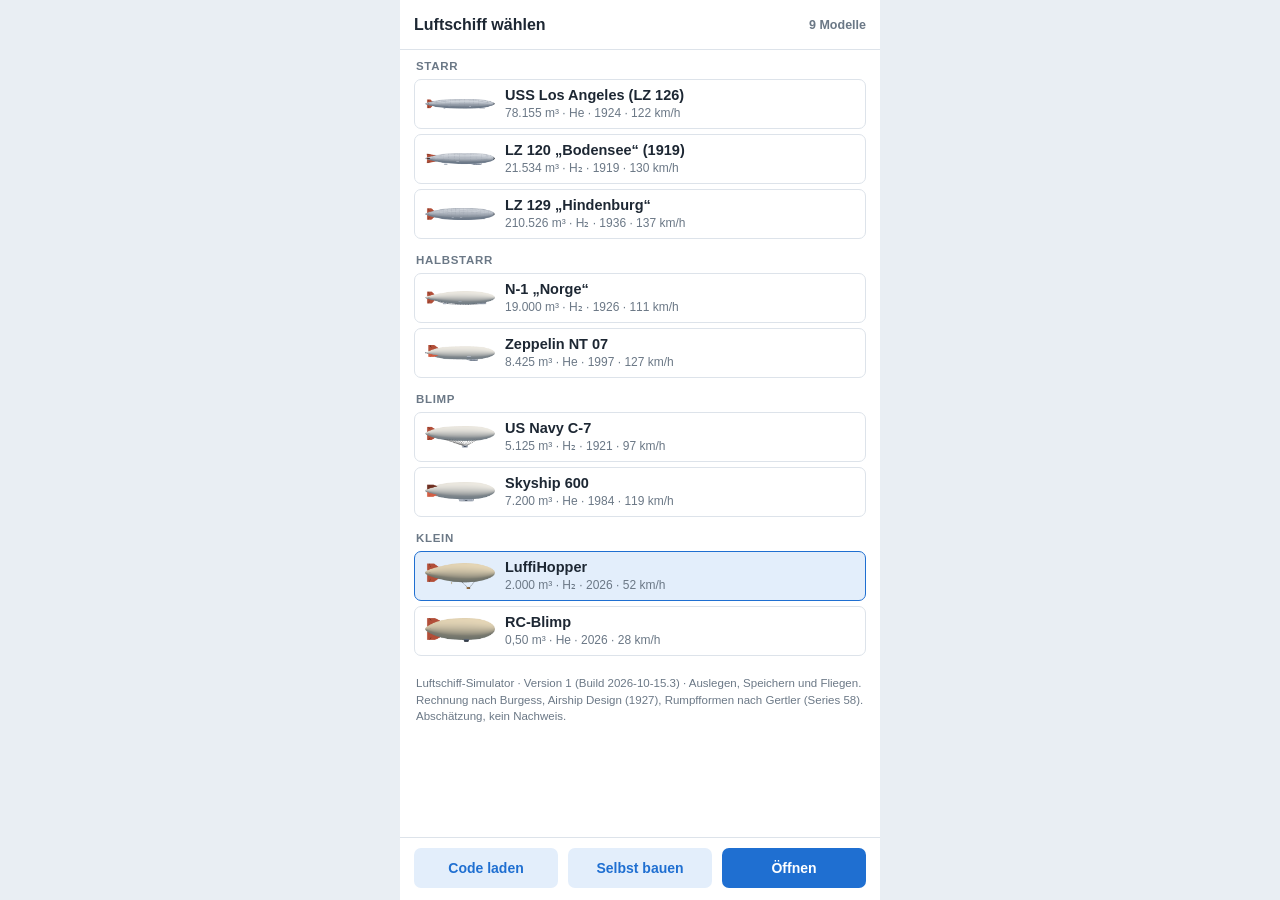
==== app/index.html @ 3bae7d04 "Build 2026-10-15.3: Trimm im Baumenü, Ortssuche, Umkehrschub, Ton, Vektorsteuerung, App-Installation" ====
<!-- 2026-10-15 23:40 · Build 2026-10-15.3: Trimm im Baumenü (Schiff kippt, buglastig/hecklastig/ausgetrimmt), Ortssuche, Umkehrschub-Knopf, Ton, Vektorsteuerung (schwenkbare Motoren, zweiter Knüppel), App-Installation, Bugkappe für den Ankermast -->
<!-- 2026-10-15 22:20 · Build 2026-10-15.2: Hülle platzt über der Prallhöhe (Innendruck nach Gasgleichung), Payload mit Versorgung/Fracht, 15 min zurückspielen, Vorschau stärker gedämpft, Seitenansicht zoomt beim Landen -->
<!-- 2026-10-15 21:40 · Build 2026-10-15.1: keine falsche Landung beim Start (Abhebephase), Gelände ohne Sprünge, Korb mit Abstand und Seilen aus der Rechnung, Höhe halten löst erst ab 30 % Knüppel, kein Kopiermenü am Handy, Personen bis zur Tragfähigkeit, Prallhöhe bleibt stehen, Formverlust-Abbruch -->
<!-- 2026-10-14 15:15 · Build 2026-10-14.11: keine Landungsmeldung beim Start (erst 10 s nach dem Abheben und 5 m frei), Gelände am Startplatz angeglichen -->
<!-- 2026-10-14 15:05 · Build 2026-10-14.10: Schubhebel mit weniger Expo (halber Weg ≈ 40 % Schub) -->
<!-- 2026-10-14 15:00 · Build 2026-10-14.9: neues App-Symbol „Abendfahrt“ (LZ 120 aus dem 3D-Modell im Steigflug) -->
<!-- 2026-10-14 14:45 · Build 2026-10-14.8: am Boden kein Wind (Grenzschicht unter 10 m), Landung zählt erst nach 5 m Abheben -->
<!-- 2026-10-14 14:30 · Build 2026-10-14.7: neue Felder Längsträger/Gaszellen/Kiel/Ballonets/Gondelmaße und Aufhängung, Gelände entlang der Fahrt (gelaende.js), Höhe halten mit Gas und Ballast, Boost nur beim Halten, Vorschau gedämpft, Vergleich A400M/CH-47F -->
<!-- 2026-10-14 16:00 · Build 2026-10-14.6: Auswahl mit Seitenbildern aus dem 3D-Modell; Fahrten-Liste, Fahrt beenden jederzeit, Schub exponentiell, Konsole einklappbar u. a.
     2026-10-14 14:30 · Build 2026-10-14.5: Fahrt: Anzeige wie Gasballon (einklappbar, TAS/GS/HDG/TRK), Vertikalprofil, Spur und Vorschau 1 h, Seitenansicht mit 3D-Modell, Schiffsumriss, Bericht mit Orten und CO₂
     2026-10-14 12:00 · Build 2026-10-14.4: Ruder (Größe, Pendelleitwerk), Speicher-Code als Text/Datei, Erbauer, eingetragene Luftschiffe (flotte.txt)
     2026-10-14 06:30 · Build 2026-10-14.3: Fliegen: Startdialog (Ort, Wetter), Flugbildschirm mit Karte, Seitenansicht, Bedienung per Touch und Tastatur
     2026-10-14 02:30 · Build 2026-10-14.2: Lage des Leitwerks und der Tanks/Akkus wählbar
     2026-10-14 01:30 · Build 2026-10-14.1: eckigere Knöpfe, Gondel nach Seitenriss, Schnittansicht, Lage der Gondel und der Motorgondeln in m ab Bug, Trimm
     2026-10-14 00:30 · ENTWURF: eckigere Knöpfe, Schalter Schnittansicht
     2026-10-13 23:20 · Build 2026-10-13.9: Überschrift der Schieberegler in derselben Zeile wie der Wert, Selbstdrehung ein/aus, Flächengewicht Leitwerk, 1 Flosse unten, ungerader Motor am Heck
     2026-10-13 22:15 · Build 2026-10-13.8: Schrittleiste mit Pfeilen, Mausrad und Ziehen seitlich scrollbar; Einheiten (kg/Anzahl) an allen Zahlen; Mittelgondel für Motorpaar
     2026-10-13 21:05 · Build 2026-10-13.7: LZ 120 nach Windkanalmodell, Motorenpaare auf gleicher Lage, Pfeilung bis 75°
     2026-10-13 20:30 · Build 2026-10-13.5: Quellen im Rechenweg, Gondel-Reibung nach Reynolds-Zahl, Tropfenform
     2026-10-13 20:10 · Build 2026-10-13.4: Motorgondel-Bauart, Flossen-Zuspitzung/-Pfeilung, Vorschlag Nasenlatten, Räume im Rumpf
     2026-10-13 19:50 · Build 2026-10-13.3: Leitwerk bis 8 Flossen (ZMC-2), Gondel nach Stirnfläche (Rechnung), Speicher-Code vollständig
     2026-10-13 19:00 · Build 2026-10-13.2: Leitwerk nach Jones (Λ einstellbar), Rechenweg im Ergebnis
     2026-10-13 18:00 · Build 2026-10-13.1 · Version 1: Auswahl (9 Modelle + eigene), Baukasten in 12 Schritten mit Vorschlägen,
     Eckdaten-Leiste mit Änderungsanzeige, 3D-Vorschau, Ergebnis mit Massenliste, Speicher-Code laden/kopieren/teilen, lokal speichern -->
<!doctype html>
<html lang="de">
<head>
<meta charset="utf-8">
<meta name="viewport" content="width=device-width, initial-scale=1, viewport-fit=cover">
<meta name="theme-color" content="#1f6fd1">
<title>Luftschiff-Simulator</title>
<link rel="manifest" href="manifest.json">
<link rel="icon" href="icon-192.png">
<link rel="apple-touch-icon" href="icon-180.png">
<style>
/* ================================================================================================
   GESTALTUNG
   Farben als Variablen; helles Schema wie im Gasballon-Simulator. Hochformat am Handy, auf dem
   Rechner mittig mit Handybreite.
   ================================================================================================ */
:root{--bg:#e9eef3;--card:#fff;--ink:#1d2733;--mut:#6b7886;--line:#dde3ea;--acc:#1f6fd1;--acc-soft:#e3eefb;
  --ok:#1e9e5a;--bad:#d2462f;--warn:#e08a00;--warn-soft:#fff3dd;--sky1:#cfe6fb;--sky2:#f4f9fe}
*{box-sizing:border-box;margin:0;padding:0;-webkit-tap-highlight-color:transparent}
html,body{height:100%}
body{background:var(--bg);font-family:"Segoe UI",Roboto,Helvetica,Arial,sans-serif;color:var(--ink);display:flex;justify-content:center}
#app{width:100%;max-width:480px;height:100%;background:var(--card);display:flex;flex-direction:column;overflow:hidden;position:relative}
button{font:inherit;border:none;background:none;color:inherit;cursor:pointer}
.top{flex:none;height:50px;display:flex;align-items:center;justify-content:space-between;gap:8px;padding:0 14px;font-weight:700;font-size:16px;border-bottom:1px solid var(--line)}
.top .t{overflow:hidden;white-space:nowrap;text-overflow:ellipsis}
.top small{font-weight:600;color:var(--mut);font-size:12.5px;white-space:nowrap}
.top .lnk{color:var(--acc);font-weight:700;font-size:14px;white-space:nowrap}
.scroll{flex:1;overflow-y:auto;-webkit-overflow-scrolling:touch}
.btns{flex:none;padding:10px 14px calc(12px + env(safe-area-inset-bottom));display:flex;gap:10px;border-top:1px solid var(--line);background:#fff}
.btn{flex:1;text-align:center;padding:12px 4px;border-radius:7px;font-weight:700;font-size:14px;white-space:nowrap}
.btn.p{background:var(--acc);color:#fff}.btn.s{background:var(--acc-soft);color:var(--acc)}
.btn:disabled{opacity:.45}
/* Auswahl */
.grp{padding:10px 16px 2px;font-size:11.5px;font-weight:700;color:var(--mut);letter-spacing:.06em;text-transform:uppercase}
.card{margin:5px 14px;border:1px solid var(--line);border-radius:7px;padding:7px 10px;display:flex;align-items:center;gap:10px;width:calc(100% - 28px);text-align:left}
.card b{font-size:14.5px;display:block}.card span{font-size:12px;color:var(--mut)}
.card.sel{border-color:var(--acc);background:var(--acc-soft)}
.card canvas{flex:none}
.card img.sil3d{flex:none;width:70px;height:30px;object-fit:contain}
.foot{padding:14px 16px 20px;font-size:11.5px;color:var(--mut);line-height:1.45}
/* Vorschau und Eckdaten */
.view{flex:none;height:30vh;min-height:180px;max-height:260px;background:linear-gradient(var(--sky1),var(--sky2));position:relative;overflow:hidden}
.view.klein{height:22vh;min-height:140px}
.pill{position:absolute;font-size:11px;color:#4b6077;background:rgba(255,255,255,.82);padding:3px 8px;border-radius:5px;pointer-events:none}
/* Schalter für die Selbstdrehung der 3D-Vorschau */
.rot{position:absolute;left:8px;top:8px;z-index:3;font-size:11.5px;font-weight:600;color:#4b6077;background:rgba(255,255,255,.88);padding:4px 9px;border-radius:5px}
.rot.on{color:var(--acc)}
.rot.rr{left:auto;right:8px}
.kpis{flex:none;display:grid;grid-template-columns:repeat(4,1fr);border-bottom:1px solid var(--line);background:#fbfcfd}
.k{padding:5px 2px 4px;text-align:center;border-right:1px solid var(--line);transition:background .6s}
.k:nth-child(4n){border-right:none}.k:nth-child(-n+4){border-bottom:1px solid var(--line)}
.k i{display:block;font-style:normal;font-size:10.5px;color:var(--mut)}.k b{font-size:14px;white-space:nowrap}
.k em{display:block;font-style:normal;font-size:10.5px;font-weight:700;min-height:13px}
.k.hl{background:#fff2d9}.up{color:var(--ok)}.dn{color:var(--bad)}
/* Schritte */
.steps{flex:none;display:flex;gap:6px;padding:8px 12px;overflow-x:auto;white-space:nowrap;border-bottom:1px solid var(--line);scrollbar-width:none}
.steps::-webkit-scrollbar{display:none}
/* Rahmen der Schrittleiste mit Pfeilen links/rechts (seitliches Scrollen auch mit Maus) */
.stepw{flex:none;position:relative}
.stepw .steps{padding:8px 34px;cursor:grab}
.stepw .steps.drag{cursor:grabbing}
.sarr{position:absolute;top:0;bottom:1px;width:34px;font-size:20px;font-weight:700;color:var(--acc);z-index:2;display:flex;align-items:center;justify-content:center}
.sarr.l{left:0;background:linear-gradient(90deg,var(--card) 60%,rgba(255,255,255,0))}
.sarr.r{right:0;background:linear-gradient(270deg,var(--card) 60%,rgba(255,255,255,0))}
.sarr.off{opacity:.25;pointer-events:none}
.chip{font-size:12px;padding:5px 10px;border-radius:5px;background:#eef2f6;color:#4a5866;flex:none}
.chip.done{background:#e3f4ea;color:#1b7a47}.chip.cur{background:var(--acc);color:#fff;font-weight:700}
.body{padding:10px 16px 16px;display:flex;flex-direction:column;gap:9px}
.q{font-size:15.5px;font-weight:700}
.lab{font-size:12.5px;color:var(--mut);font-weight:600}
.seg{display:flex;background:#eef2f6;border-radius:7px;padding:3px;gap:2px}
.seg button{flex:1;text-align:center;font-size:13px;padding:7px 2px;border-radius:5px;color:#4a5866}
.seg button.on{background:#fff;color:var(--acc);font-weight:700;box-shadow:0 1px 3px rgba(0,0,0,.12)}
.seg button:disabled{opacity:.4}
.desc{font-size:12.3px;color:#4a5866;line-height:1.35}
.sug{background:var(--acc-soft);border-radius:6px;padding:8px 11px;font-size:12.8px;line-height:1.38}.sug b{color:var(--acc)}
.info{background:#f3f5f8;border-radius:6px;padding:8px 10px;font-size:12.3px;line-height:1.38;color:#3a4a5c}
.trim{border-radius:6px;padding:8px 10px;margin:8px 0 0;font-size:13px;line-height:1.35}.trim.bad{background:#fff4e5;border-left:4px solid #e08a00}.trim.ok{background:#e8f6ee;border-left:4px solid #1b8a4c;color:#14713d;font-weight:700}
.instmod{position:fixed;inset:0;z-index:3000;background:rgba(20,30,40,.45);display:flex;align-items:center;justify-content:center;padding:20px}.instmod .box{background:#fff;border-radius:12px;padding:16px;max-width:330px;display:flex;flex-direction:column;gap:9px;font-size:13.5px;line-height:1.4}.instmod .box b{font-size:15px}.instmod .row{display:flex;gap:8px}.instmod .row .btn{flex:1}
.warn{background:var(--warn-soft);border-left:4px solid var(--warn);border-radius:8px;padding:7px 10px;font-size:12.3px;line-height:1.35}
.num{display:flex;flex-direction:column;gap:3px}
.num{margin-top:8px}
.num .hd{display:flex;justify-content:space-between;align-items:center;gap:10px;font-size:13.5px}
.num .hd .lab{flex:1;line-height:1.25}
.num .hd>span:last-child{flex:none;white-space:nowrap}
.num .rg{margin-top:-2px}
.num .hd input{width:96px;text-align:right;font:inherit;font-weight:700;border:1px solid var(--line);border-radius:5px;padding:3px 6px}
.num .hd .u{color:var(--mut);font-size:12px;margin-left:4px}
.num .rg{position:relative;height:26px}
.num input[type=range]{width:100%;accent-color:var(--acc);height:26px}
.num .mark{position:absolute;top:2px;width:3px;height:22px;background:#7aa7de;border-radius:2px;pointer-events:none;transform:translateX(-1px)}
.num .sl{display:flex;justify-content:space-between;font-size:10.5px;color:var(--mut)}
.chips{display:flex;flex-wrap:wrap;gap:6px}
.chips button{font-size:12px;padding:5px 10px;border-radius:5px;background:#eef2f6;color:#4a5866}
/* Ergebnis */
.sec{font-size:11.5px;font-weight:700;color:var(--mut);letter-spacing:.06em;text-transform:uppercase;padding:10px 16px 3px}
.mg{margin:0 14px}
.mrow{display:flex;justify-content:space-between;align-items:center;font-size:12.8px;padding:3px 0;gap:6px}
.mrow.h{font-weight:700;font-size:13.2px;padding-top:7px}
.mrow .bar{flex:1;height:7px;border-radius:4px;background:#eef2f6;position:relative;overflow:hidden;min-width:30px}
.mrow .bar i{position:absolute;left:0;top:0;bottom:0;border-radius:4px}
.mrow .n{min-width:70px;text-align:right}.mrow .p{min-width:48px;text-align:right;color:var(--mut)}
.mrow.sum{border-top:1px solid #c9d3dd;margin-top:3px;font-weight:700}
.tbl{margin:0 16px}.tr{display:flex;justify-content:space-between;font-size:13px;padding:4px 0;border-bottom:1px dashed var(--line);gap:10px}.tr span{color:var(--mut)}.tr b{text-align:right}
.code{margin:6px 14px;background:#1d2733;color:#d8f0ff;font-family:Consolas,Menlo,monospace;font-size:11px;border-radius:10px;padding:9px 10px;line-height:1.42;word-break:break-all;user-select:all}
/* Rechenweg */
.rw{margin:0 14px}
.rw details{border:1px solid var(--line);border-radius:6px;margin:5px 0;background:#fbfcfd}
.rw summary{font-size:13.2px;font-weight:700;padding:8px 10px;cursor:pointer}
.rz{display:grid;grid-template-columns:1fr auto;gap:1px 8px;padding:6px 10px;border-top:1px dashed var(--line);font-size:12.2px;line-height:1.35}
.rz b{grid-column:1}.rz em{grid-column:2;grid-row:1/3;font-style:normal;font-weight:700;text-align:right;align-self:center;max-width:9.5em}
.rz span{grid-column:1;color:#4a5866;font-family:Consolas,Menlo,monospace;font-size:11.2px}
.rz i.q{grid-column:1/3;font-style:normal;font-size:10.5px;color:#8a96a3}
/* Dialog */
.modal{position:absolute;inset:0;background:rgba(20,30,45,.45);display:flex;align-items:center;justify-content:center;padding:20px;z-index:5}
.modal .box{background:#fff;border-radius:9px;padding:16px;width:100%;display:flex;flex-direction:column;gap:10px}
.modal textarea{width:100%;height:110px;font-family:Consolas,Menlo,monospace;font-size:12px;border:1px solid var(--line);border-radius:10px;padding:8px}
.toast{position:absolute;left:50%;bottom:86px;transform:translateX(-50%);background:#1d2733;color:#fff;font-size:13px;padding:8px 14px;border-radius:10px;z-index:6;opacity:0;transition:opacity .3s;pointer-events:none}
.toast.on{opacity:.95}
</style>
<link rel="stylesheet" href="lib/leaflet/leaflet.css">
<link rel="stylesheet" href="fahrt.css">
</head>
<body>
<div id="app"></div>
<div class="toast" id="toast"></div>

<!-- Rechenkern und feste Modelle (klassische Skripte, globale Objekte LSCore und LSModels) -->
<script src="core.js"></script>
<script src="models.js"></script>
<!-- Fahrt: Karte (Leaflet 1.9.4, lokal), Flugmodell, Wetter, Flugbildschirm -->
<script src="lib/leaflet/leaflet.js"></script>
<script src="flug.js"></script>
<script src="wetter.js"></script>
<script src="profil.js"></script>
<script src="gelaende.js"></script>
<script src="fahrt.js"></script>

<script>
/* ================================================================================================
   APP-LOGIK
   Aufbau:  1. Zustand und Hilfsfunktionen   2. Auswahl   3. Baukasten (Schritte, Felder, Vorschläge)
            4. Eckdaten-Leiste   5. Ergebnis   6. Speichern/Laden   7. Start
   Die 3D-Vorschau kommt aus viewer.js (Modul) und wird über window.LSView angesprochen.
   ================================================================================================ */
const BUILD = '2026-10-15.3';
const C = LSCore, MODELS = LSModels.MODELS;

/* ---------------- 1. Zustand und Hilfsfunktionen ---------------- */
const S = {
  screen: 'auswahl',     // 'auswahl' | 'bau' | 'ergebnis'
  d: null,               // aktueller Entwurf
  r: null,               // aktuelles Rechenergebnis
  prev: null,            // Ergebnis vor der letzten Änderung (für die Änderungsanzeige)
  step: 0,               // aktueller Schritt im Baukasten
  sel: 'luffihopper',    // markiertes Modell in der Auswahl
  origin: null,          // Modell-ID oder 'eigen', aus dem der Entwurf stammt
};
const $ = s => document.querySelector(s);
const clone = o => JSON.parse(JSON.stringify(o));
const de = (x, k = 0) => (+x).toLocaleString('de-DE', { minimumFractionDigits: k, maximumFractionDigits: k });
// Werte mit passender Genauigkeit und Einheit (g/kg/t, W/kW/MW, m³) – je nach Größe des Schiffs
const fm = kg => C.fmtMass(kg);
const fp = W => W < 1000 ? de(W) + ' W' : W < 1e6 ? de(W / 1000, W < 1e4 ? 1 : 0) + ' kW' : de(W / 1e6, 2) + ' MW';
const fv = V => V < 10 ? de(V, 2) + ' m³' : de(V) + ' m³';
const fh = h => h >= 100 ? de(h) + ' h' : de(h, 1) + ' h';
const fkm = k => k < 10 ? de(k, 1) + ' km' : de(k) + ' km';
// Kurzmeldung unten; ms = Anzeigedauer (Standard 1,8 s, Meldungen aus der Fahrt länger)
function toast(t, ms) { const e = $('#toast'); e.textContent = t; e.classList.add('on'); clearTimeout(toast.t); toast.t = setTimeout(() => e.classList.remove('on'), ms || 1800); }
// Längslagen der Motorpaare: Liste aus den aktuellen Lagen anlegen, bevor ein einzelner Wert gesetzt wird
function ensurePath(d, p) { if (p.startsWith('antrieb.xs.') && !Array.isArray(d.antrieb.xs)) d.antrieb.xs = S.r.nac.xp.slice();
  // Schwenk je Motorgruppe: Liste mit einem Eintrag je Gruppe anlegen (Werte aus der Rechnung, d. h. Grundwerte)
  if (p.startsWith('antrieb.schwenk.')) { const i = +p.split('.')[2]; if (!Array.isArray(d.antrieb.schwenk)) d.antrieb.schwenk = []; while (d.antrieb.schwenk.length <= i) d.antrieb.schwenk.push(null);
    if (!d.antrieb.schwenk[i]) d.antrieb.schwenk[i] = Object.assign({}, S.r.gruppen[i] ? S.r.gruppen[i].schwenk : { a: 'N' }); } }
function setByPath(o, p, v) { if (o === S.d) ensurePath(o, p); const k = p.split('.'); let x = o; for (let i = 0; i < k.length - 1; i++) x = x[k[i]]; x[k[k.length - 1]] = v; }
function getByPath(o, p) { return p.split('.').reduce((x, k) => x == null ? x : x[k], o); }
function recompute(keepPrev) { if (!keepPrev) S.prev = S.r; S.r = C.compute(S.d); }

/* ---------------- 2. Auswahl ---------------- */
function loadMine() { try { return JSON.parse(localStorage.getItem('ls_meine') || '[]'); } catch (e) { return []; } }
function saveMine(list) { try { localStorage.setItem('ls_meine', JSON.stringify(list)); return true; } catch (e) { return false; } }

function showAuswahl() {
  S.screen = 'auswahl';
  const mine = loadMine();
  let h = `<div class="top"><span class="t">Luftschiff wählen</span><small>${MODELS.length} Modelle</small></div><div class="scroll">`;
  let last = '';
  for (const m of MODELS) {
    if (m.gruppe !== last) { h += `<div class="grp">${m.gruppe}</div>`; last = m.gruppe; }
    const r = C.compute(m.d);
    h += `<button class="card${S.sel === m.id ? ' sel' : ''}" data-id="${m.id}"><canvas width="70" height="30" data-sil="${m.id}"></canvas><div><b>${m.d.name}</b><span>${fv(r.geo.V)} · ${m.d.gas === 'H2' ? 'H₂' : 'He'} · ${m.jahr} · ${de(r.vmax_kmh)} km/h</span></div></button>`;
  }
  if (FLOTTE.length) {
    h += `<div class="grp">Eingetragene Luftschiffe</div>`;
    FLOTTE.forEach((d, i) => { const r = C.compute(d); h += `<button class="card${S.sel === 'f' + i ? ' sel' : ''}" data-id="f${i}"><canvas width="70" height="30" data-sil="f${i}"></canvas><div><b>${escapeHtml(d.name)}</b><span>${d.erbauer ? 'von ' + escapeHtml(d.erbauer) + ' · ' : ''}${fv(r.geo.V)} · ${d.gas === 'H2' ? 'H₂' : 'He'} · ${de(r.vmax_kmh)} km/h</span></div></button>`; });
  }
  if (mine.length) {
    h += `<div class="grp">Meine Luftschiffe</div>`;
    mine.forEach((x, i) => { const dd = safeDecode(x.code); h += `<button class="card${S.sel === 'm' + i ? ' sel' : ''}" data-id="m${i}"><canvas width="70" height="30" data-sil="m${i}"></canvas><div><b>${escapeHtml(x.name)}</b><span>${dd && dd.erbauer ? 'von ' + escapeHtml(dd.erbauer) + ' · ' : ''}gespeichert ${x.datum}</span></div></button>`; });
  }
  h += `<div class="foot">Luftschiff-Simulator · Version 1 (Build ${BUILD}) · Auslegen, Speichern und Fliegen.<br>Rechnung nach Burgess, Airship Design (1927), Rumpfformen nach Gertler (Series 58). Abschätzung, kein Nachweis.</div></div>
  <div class="btns"><button class="btn s" id="bCode">Code laden</button><button class="btn s" id="bNeu">Selbst bauen</button><button class="btn p" id="bOpen">Öffnen</button></div>`;
  $('#app').innerHTML = h;
  // Vorschaubilder: zuerst der flache Umriss aus der Gertler-Kontur, dann (sobald die 3D-Vorschau geladen ist)
  // dasselbe Seitenbild wie in der Seitenansicht der Fahrt; Bilder werden je Speicher-Code zwischengespeichert
  const karten = [];
  document.querySelectorAll('canvas[data-sil]').forEach(cv => {
    const id = cv.dataset.sil, eigen = !MODELS.find(m => m.id === id);
    const d = !eigen ? MODELS.find(m => m.id === id).d : id[0] === 'f' ? FLOTTE[+id.slice(1)] : safeDecode(mine[+id.slice(1)].code);
    if (d) { drawSil(cv, C.compute(d)); karten.push([cv, d]); }
  });
  auswahlBilder(karten);
  document.querySelectorAll('.card').forEach(b => {
    b.onclick = () => { S.sel = b.dataset.id; document.querySelectorAll('.card').forEach(c => c.classList.toggle('sel', c === b)); };
    b.ondblclick = () => openSel();
  });
  $('#bOpen').onclick = openSel;
  $('#bNeu').onclick = () => startDesign(clone(C.DEFAULTS), 'eigen', true);
  $('#bCode').onclick = codeDialog;
}
// Text als Datei herunterladen (Speicher-Code, Fahrtbericht)
function download(name, text) {
  const a = document.createElement('a'); a.href = URL.createObjectURL(new Blob([text], { type: 'text/plain;charset=utf-8' }));
  a.download = name; document.body.appendChild(a); a.click(); setTimeout(() => { URL.revokeObjectURL(a.href); a.remove(); }, 500);
}
// Seitenbilder aus dem 3D-Modell für die Auswahl (nacheinander, damit die Seite sofort bedienbar bleibt)
const BILDER = new Map();
function viewerBereit() {
  if (!window.LSView) return false;
  if (!viewerHost) { viewerHost = document.createElement('div'); viewerHost.style.cssText = 'position:absolute;inset:0'; viewer = window.LSView.createViewer(viewerHost); }
  return true;
}
function auswahlBilder(karten) {
  if (!viewerBereit()) { window.addEventListener('lsview', () => { if (S.screen === 'auswahl') auswahlBilder(karten); }, { once: true }); return; }
  let i = 0;
  (function naechstes() {
    if (i >= karten.length || S.screen !== 'auswahl') return;
    const [cv, d] = karten[i++], key = C.encode(d);
    if (!BILDER.has(key)) { try { BILDER.set(key, viewer.seitenbild(C.compute(d), 240).url); } catch (e) { BILDER.set(key, null); } }
    const url = BILDER.get(key);
    if (url && cv.isConnected) { const im = new Image(); im.src = url; im.className = 'sil3d'; cv.replaceWith(im); }
    setTimeout(naechstes, 0);
  })();
}
function safeDecode(code) { try { return C.decode(code); } catch (e) { return null; } }
function drawSil(cv, r) {
  const g = cv.getContext('2d'), W = 62, Rr = W / (2 * r.geo.L / r.geo.D), y0 = 14, d = r.d;
  g.fillStyle = { S: '#9aa9b9', H: '#8fb0d6', P: '#9ec3e6', O: '#e2c38c' }[d.bauweise] || '#9ec3e6';
  g.beginPath(); r.geo.profile.forEach(([x, y]) => g.lineTo(4 + x * W, y0 - Rr * y)); r.geo.profile.slice().reverse().forEach(([x, y]) => g.lineTo(4 + x * W, y0 + Rr * y)); g.fill();
  if (d.bauweise === 'S') { g.strokeStyle = 'rgba(60,70,85,.35)'; g.lineWidth = .7; for (const f of [-.5, 0, .5]) { g.beginPath(); r.geo.profile.forEach(([x, y], i) => i ? g.lineTo(4 + x * W, y0 + f * Rr * y) : g.moveTo(4 + x * W, y0)); g.stroke(); } }
  g.fillStyle = '#d65a3c'; g.beginPath(); g.moveTo(4 + W * .82, y0 - Rr * .4); g.lineTo(4 + W * .99, y0); g.lineTo(4 + W * .99, y0 - Rr - 4); g.fill();
  g.fillStyle = '#6b5a46'; if (d.gondel !== 'I' && d.gondel !== 'N') g.fillRect(4 + W * .33, y0 + Rr + (d.gondel === 'K' ? 2 : -1), W * .15, 3);
}
function openSel() {
  if (S.sel[0] === 'f' && !MODELS.find(m => m.id === S.sel)) { const d = FLOTTE[+S.sel.slice(1)]; if (d) startDesign(clone(d), 'eigen'); return; }
  if (S.sel[0] === 'm' && !MODELS.find(m => m.id === S.sel)) {
    const x = loadMine()[+S.sel.slice(1)], d = x && safeDecode(x.code);
    if (d) startDesign(d, 'eigen'); else toast('Gespeicherter Code ist ungültig');
  } else startDesign(clone(MODELS.find(m => m.id === S.sel).d), S.sel);
}
function startDesign(d, origin, bau) { S.d = C.merge(C.DEFAULTS, d); S.origin = origin; S.r = null; recompute(); S.prev = null; S.step = 0; bau ? showBau() : showErgebnis(); }

/* ---------------- 3. Baukasten ----------------
   Jeder Schritt hat eine Frage, Felder und optional einen Text. Feldarten:
     seg  – Auswahl aus Knöpfen      num – Zahl mit Regler (optional logarithmisch)
   „vorschlag(d, r)“ liefert den empfohlenen Wert; er wird auf dem Regler markiert und mit
   „Vorschlag“ übernommen. Die Reihenfolge folgt den Stichpunkten des Nutzers.               */
const lift0 = () => S.r ? S.r.lift0 : 1000;
// Höchstzahl Personen (Anzahl) für die Regler: was der Bruttoauftrieb tragen könnte, mindestens 80 (Wunsch Nutzer 15.10.: LZ 129 nicht auf 80 begrenzen)
const maxPers = (d, r) => Math.max(80, Math.ceil((r ? r.lift0 : 1000) / (d.m_person || 80) / 10) * 10);
const STEPS = [
  { id: 'form', titel: 'Form', frage: 'Welche Rumpfform nach Gertler?', fields: [
      { typ: 'seg', key: '_form', label: 'Grundform', opts: [['albacore', 'Albacore'], ['zeppelin', 'Zeppelin'], ['blimp', 'Blimp'], ['eigen', 'Eigene']] },
      { typ: 'num', key: 'form.LD', label: 'Schlankheit L/D', min: 2, max: 10, step: 0.1, k: 1 },
      { typ: 'num', key: 'form.m', label: 'Lage größter Ø (m, ab Nase)', min: 0.3, max: 0.6, step: 0.01, k: 2 },
      { typ: 'num', key: 'form.Cp', label: 'Völligkeitsgrad Cp', min: 0.5, max: 0.78, step: 0.01, k: 2 },
      { typ: 'num', key: 'form.r0', label: 'Nasenradius r₀', min: 0.1, max: 1.2, step: 0.01, k: 2 },
      { typ: 'num', key: 'form.r1', label: 'Heckradius r₁ (0 = spitzes Heck)', min: 0, max: 0.6, step: 0.01, k: 2 },
    ], text: () => 'Die Kontur folgt dem Polynom 6. Grades nach Gertler (Series 58). Die Albacore-Form hat die Schlankheit des U-Boots USS Albacore (7,5).' },
  { id: 'bauweise', titel: 'Bauweise', frage: 'Welche Bauweise?', fields: [
      { typ: 'seg', key: 'bauweise', label: '', opts: [['S', 'Starr'], ['H', 'Halbstarr'], ['P', 'Prall (Blimp)'], ['O', 'Offen']] },
      // --- Gerüst und Innenaufbau (Entwurf „Neue Felder“, freigegeben 14.10.2026); ohne Wahl gilt der Vorschlag ---
      // Starr: Zahl der Längsträger (Striche auf der Hülle) und der Gaszellen (Hauptringe = Zellen + 1)
      { typ: 'num', key: 'traeger', label: 'Längsträger (Burgess: 17–25)', unit: 'Anzahl', min: 9, max: 40, step: 1, k: 0, when: d => d.bauweise === 'S', def: () => S.r.struktur.traeger, vorschlag: (d, r) => r.struktur.traeger0 },
      { typ: 'num', key: 'zellen', label: 'Gaszellen (= Hauptringe − 1)', unit: 'Anzahl', min: 3, max: 30, step: 1, k: 0, when: d => d.bauweise === 'S', def: () => S.r.struktur.zellen, vorschlag: (d, r) => r.struktur.zellen0 },
      // Halbstarr: Kiel außen (Norge), Kiel innen oder Innengerüst (Zeppelin NT), Werkstoff, Länge
      { typ: 'seg', key: 'kiel', label: 'Kiel / Gerüst', when: d => d.bauweise === 'H', def: () => 'A', opts: [['A', 'Kiel außen'], ['I', 'Kiel innen'], ['G', 'Innengerüst']] },
      { typ: 'seg', key: 'kwerk', label: 'Werkstoff', when: d => d.bauweise === 'H', def: () => 'S', opts: [['S', 'Stahlrohr'], ['A', 'Aluminium'], ['C', 'CFK']] },
      { typ: 'num', key: 'kiellaenge', label: 'Kiellänge (Anteil der Schiffslänge)', min: 0.3, max: 1, step: 0.01, k: 0, pct: true, when: d => d.bauweise === 'H', def: () => 0.7, vorschlag: () => 0.7 },
      // Prall und halbstarr: Zahl und Volumen der Ballonets
      { typ: 'num', key: 'ballonets', label: 'Ballonets', unit: 'Anzahl', min: 1, max: 6, step: 1, k: 0, when: d => d.bauweise === 'P' || d.bauweise === 'H', def: () => 2, vorschlag: () => 2 },
      { typ: 'num', key: 'ballonet', label: 'Ballonet-Volumen (alle zusammen)', unit: '%', min: 0, max: 50, step: 1, k: 0, when: d => d.bauweise === 'P' || d.bauweise === 'H', vorschlag: (d, r) => Math.ceil((1 - r.fill) * 100 + 5) },
      // Prall: Gondel innen aufgehängt (Lastgurt, Katenarie; Gondel direkt an der Hülle) oder außen an Seilen
      { typ: 'seg', key: '_aufh', label: 'Aufhängung der Gondel', when: d => d.bauweise === 'P' && (d.gondel === 'F' || d.gondel === 'K'), opts: [['I', 'Innen (Lastgurt)'], ['A', 'Außen (Seile)']] },
    ], text: (d, r) => strukturText(d, r) + ({ S: 'Gerüst aus Ringen und Längsträgern, Gas in Zellen; Form unabhängig vom Gasdruck. Burgess: erst ab rund 28.000 m³ sinnvoll.', H: 'Prallhülle mit tragendem Kiel bzw. Innengerüst (Norge, Zeppelin NT). Ballonets halten den Überdruck.', P: 'Die Form hält allein der Überdruck; Ballonets mit Gebläse gleichen Höhenänderungen aus.', O: 'Unten offen mit kurzem Appendix wie ein Gasballon: kein Ballonet, Innendruck nur aus der Gassäule. Steigt das Schiff, entweicht Gas.' })[d.bauweise] },
  { id: 'ltw', titel: 'Leitwerk', frage: 'Wie viele Flossen bekommt das Leitwerk?', fields: [
      { typ: 'seg', key: 'ltw.n', label: 'Zahl der Flossen (Anzahl)', opts: [[1, '1'], [2, '2'], [3, '3'], [4, '4'], [5, '5'], [6, '6'], [7, '7'], [8, '8']], num: true },
      { typ: 'seg', key: 'ltw.anord', label: 'Anordnung', opts: d => ({ 1: [['|', 'oben'], ['u', 'unten']], 2: [['|', 'oben/unten'], ['V', 'V'], ['A', 'umgek. V']], 3: [['Y', 'Y'], ['L', 'umgek. Y']] }[d.ltw.n] || [['+', '+ Kreuz'], ['X', 'X']]) },
      { typ: 'num', key: 'ltw.faktor', label: 'Größe gegenüber Vorschlag nach Jones', min: 0.3, max: 2, step: 0.05, k: 0, pct: true, vorschlag: () => 1 },
      { typ: 'num', key: 'ltw.ar', label: 'Seitenverhältnis Flossenpaar Λ (schlanke Flossen wirken stärker)', min: 0.6, max: 3, step: 0.1, k: 1, vorschlag: () => C.LTW_ANNAHMEN.ar, def: () => C.LTW_ANNAHMEN.ar },
      { typ: 'num', key: 'ltw.lam', label: 'Zuspitzung λ = Endtiefe / Wurzeltiefe', min: 0.2, max: 1, step: 0.05, k: 2, vorschlag: () => C.LTW_ANNAHMEN.lam, def: () => C.LTW_ANNAHMEN.lam },
      { typ: 'num', key: 'ltw.gm2', label: 'Flächengewicht Leitwerk (Gerüst, Bespannung, Ruder je m² Flossenfläche)', unit: 'g/m²', min: 20, max: 5000, log: true, k: 0, def: () => S.r.ltw_gm2_calc, vorschlag: (d, r) => r.ltw_gm2_calc },
      { typ: 'num', key: 'ltw.xTE', label: 'Lage der Flossen-Hinterkante', lfrac: true, min: 0.6, max: 1, step: 0.001, k: 3, def: () => C.LTW_ANNAHMEN.xTE, vorschlag: () => C.LTW_ANNAHMEN.xTE },
      // Ruder: Klappe (Anteil der Flossenfläche) oder Pendelleitwerk (ganze Flosse dreht)
      { typ: 'seg', key: '_ruder', label: 'Ruder', opts: [['K', 'Ruderklappe'], ['P', 'Pendelleitwerk']] },
      { typ: 'num', key: 'ltw.ruder', label: 'Rudergröße (Anteil der Flossenfläche)', min: 0.1, max: 0.6, step: 0.01, k: 0, pct: true, when: d => !d.ltw.pendel, def: () => 0.3, vorschlag: () => 0.3 },
      { typ: 'num', key: 'ltw.sweep', label: 'Pfeilung der Vorderkante', unit: '°', min: 0, max: 75, step: 1, k: 0, vorschlag: () => C.LTW_ANNAHMEN.sweep, def: () => C.LTW_ANNAHMEN.sweep },
    ], text: (d, r) => { const t = r.tail; return `<b>Vorschlag nach Jones</b> (Burgess S. 103): ${de(t.A_jones, 1)} m² je Ebene bei Hebelarm ${de(t.lt, 1)} m (Auftriebsschwerpunkt → Neutralpunkt der Flossen), k₂−k₁ = ${de(t.dk, 3)} aus L/D ${de(r.geo.L / r.geo.D, 2)} und Auftriebsanstieg ${de(t.a, 2)}/rad (Λ, Pfeilung). Statisch neutral wären ${de(t.A_static, 1)} m², Burgess-Faustwert ${de(t.A_burgess, 1)} m².<br>` +
      (d.ltw.A_ebene ? `Dieses Modell hat die bekannte Fläche ${de(t.Aplane, 1)} m² je Ebene (Quelle im Modell). Der Regler „Größe“ ersetzt sie.` : `Gewählt: ${de(t.Aplane, 1)} m² je Ebene, ${t.n} Flossen à ${de(t.Afin, 1)} m², Masse ${fm(r.leer.leitwerk)}.`) +
      (t.elevator ? '' : '<br>Ohne Höhenruder: Die Höhe wird nur über Schub, Ballast und Gas geregelt.') + '<br><i>Rechenweg siehe Ergebnis.</i>'; } },
  { id: 'gas', titel: 'Traggas', frage: 'Mit welchem Gas wird gefüllt?', fields: [
      { typ: 'seg', key: 'gas', label: '', opts: [['He', 'Helium'], ['H2', 'Wasserstoff']] },
      { typ: 'num', key: 'reinheit', label: 'Reinheit', min: 0.85, max: 1, step: 0.005, k: 1, pct: true, vorschlag: () => 0.98 },
    ], text: (d, r) => `Auftrieb am Boden: ${de(r.lpm, 3)} kg je m³. Wasserstoff trägt rund 8 % mehr, ist aber brennbar.` },
  { id: 'volumen', titel: 'Volumen', frage: 'Wie groß wird das Luftschiff?', fields: [
      { typ: 'num', key: 'V', label: 'Volumen', unit: 'm³', min: 0.25, max: 250000, log: true, k: 0 },
      { typ: 'num', key: 'prallhoehe', label: 'Prallhöhe (Gas füllt die Hülle ganz)', unit: 'm', min: 0, max: 4000, step: 50, k: 0, when: d => d.bauweise !== 'O', vorschlag: d => d.V < 50 ? 0 : 1000 },
    ], text: (d, r) => `Länge ${de(r.geo.L, r.geo.L < 10 ? 2 : 1)} m, Durchmesser ${de(r.geo.D, r.geo.D < 10 ? 2 : 1)} m, Oberfläche ${de(r.geo.S, r.geo.S < 10 ? 1 : 0)} m². Füllung am Boden ${de(r.fill * 100)} %, Bruttoauftrieb ${fm(r.lift0)}.` },
  { id: 'huelle', titel: 'Hülle', frage: 'Wie schwer ist der Hüllenstoff?', fields: [
      { typ: 'chips', key: 'huelle_gm2', label: 'Beispiele', opts: [[27, 'Tritax 27'], [150, 'Starr-Außenhülle 150'], [200, 'Laminat 200'], [300, 'Ballonstoff 300'], [475, 'Stoff 1927 475']] },
      { typ: 'num', key: 'huelle_gm2', label: 'Flächengewicht Hülle', unit: 'g/m²', min: 10, max: 1000, log: true, k: 0, vorschlag: d => d.V < 50 ? 27 : d.bauweise === 'S' ? 150 : 300 },
      { typ: 'num', key: 'zellen_gm2', label: 'Gaszellen', unit: 'g/m²', min: 50, max: 400, step: 5, k: 0, when: d => d.bauweise === 'S', vorschlag: () => 170 },
      { typ: 'num', key: 'werkstoff', label: 'Gerüst gegenüber Stand 1917', min: 0.4, max: 1.3, step: 0.05, k: 0, pct: true, when: d => d.bauweise === 'S', vorschlag: () => 1 },
    ], text: (d, r) => `Hülle ${fm(r.leer.huelle)}` + (r.leer.zellen ? `, Gaszellen ${fm(r.leer.zellen)}` : '') + (r.leer.laengstraeger ? `, Gerüst ${fm(r.leer.laengstraeger + r.leer.ringe)}` : '') + '.' },
  { id: 'gondel', titel: 'Gondel', frage: 'Welche Gondel?', fields: [
      { typ: 'seg', key: 'gondel', label: '', opts: [['K', 'Korb'], ['F', 'Fest am Rumpf'], ['I', 'Im Rumpf'], ['R', 'RC-Kapsel'], ['N', 'Keine']] },
      // Lage der Gondelmitte (bei „Im Rumpf“: Lage der Räume); Vorschlag = Lage für Trimm (Schwerpunkt unter der Auftriebsmitte)
      { typ: 'num', key: 'gx', label: d => d.gondel === 'I' ? 'Lage der Räume im Rumpf (Mitte)' : 'Lage der Gondel (Mitte)', lfrac: true, min: 0.05, max: 0.9, step: 0.001, k: 3, when: d => d.gondel !== 'N', def: () => S.r.trim.gx, vorschlag: (d, r) => r.trim.xReq },
      // Form und Maße der Kabine (Vorschlag aus der Personenzahl, änderbar), Abstand zur Hülle und Zahl der Seile
      { typ: 'seg', key: 'gform', label: 'Form der Kabine', when: d => d.gondel === 'F', def: () => 'E', opts: [['E', 'Eckig'], ['S', 'Stromlinie'], ['T', 'Tropfen']] },
      { typ: 'num', key: 'gl', label: 'Länge der Gondel', unit: 'm', min: 0.5, max: 40, log: true, k: 2, when: d => d.gondel === 'F' || d.gondel === 'K', def: () => S.r.gondel.l, vorschlag: (d, r) => r.gondelVorschlag.l },
      { typ: 'num', key: 'gb', label: 'Breite', unit: 'm', min: 0.3, max: 6, step: 0.05, k: 2, when: d => d.gondel === 'F' || d.gondel === 'K', def: () => S.r.gondel.b, vorschlag: (d, r) => r.gondelVorschlag.b },
      { typ: 'num', key: 'gh', label: 'Höhe', unit: 'm', min: 0.3, max: 4, step: 0.05, k: 2, when: d => d.gondel === 'F' || d.gondel === 'K', def: () => S.r.gondel.h, vorschlag: (d, r) => r.gondelVorschlag.h },
      { typ: 'num', key: 'gabstand', label: 'Abstand zur Hülle (0 = direkt anliegend)', unit: 'm', min: 0, max: 15, step: 0.1, k: 1, when: d => d.bauweise !== 'S' && (d.gondel === 'F' || d.gondel === 'K'), def: () => S.r.gondel.ga || 0, vorschlag: d => d.gondel === 'K' ? 2.5 : null },
      { typ: 'num', key: 'gseile', label: 'Zahl der Seile', unit: 'Anzahl', min: 2, max: 40, step: 2, k: 0, when: d => d.bauweise !== 'S' && (d.gondel === 'F' || d.gondel === 'K') && (S.r.gondel.ga || 0) > 0, def: () => S.r.gondel.ropes ? S.r.gondel.ropes.n : 4, vorschlag: (d, r) => r.gondelVorschlag.seile },
    ], text: (d, r) => trimText(r) + `Masse der Gondel: ${fm(r.leer.gondel)}. ` + (r.gondel.ropes ? `${r.gondel.ropes.n} Seile, Ø ${de(r.gondel.ropes.dmm)} mm (aus der hängenden Last), ${fm(r.gondel.ropes.m)}. ` : '') + ({ K: 'Offener Korb an Seilen, wie beim Gasballon; großer Luftwiderstand.', F: 'Geschlossene Gondel direkt unter dem Rumpf.', T: 'Tropfenform wie im Windkanal entwickelt (Jaray): kleinster Widerstand.', I: `Fahrgast- und Mannschaftsräume im Rumpf (sie nehmen ${de(r.Vraum)} m³ Gasraum weg), außen nur eine 4-Mann-Steuergondel in Stromlinienform.`, R: 'Kleine Kapsel für Empfänger und Regler (RC-Blimp).', N: 'Keine Gondel, z. B. für autonome Schiffe.' })[d.gondel] },
  { id: 'pax', titel: 'Personen', frage: 'Wer und was fährt mit?', fields: [
      { typ: 'num', key: 'crew', label: 'Besatzung (0 = autonom)', unit: 'Anzahl', min: 0, max: maxPers, step: 1, k: 0 },
      { typ: 'num', key: 'pax', label: 'Fahrgäste', unit: 'Anzahl', min: 0, max: maxPers, step: 1, k: 0 },
      { typ: 'num', key: 'm_person', label: 'Masse je Person', unit: 'kg', min: 50, max: 120, step: 1, k: 0, vorschlag: () => 80 },
      { typ: 'num', key: 'nutzlast', label: 'Nutzlast (z. B. Kamera)', unit: 'kg', min: 0, max: 20000, log0: true, k: 1 },
      { typ: 'num', key: 'avionik', label: 'Avionik / Steuerung', unit: 'kg', min: 0, max: 500, log0: true, k: 2 },
    ] },
  { id: 'antrieb', titel: 'Antrieb', frage: 'Wie wird das Luftschiff angetrieben?', fields: [
      { typ: 'seg', key: 'antrieb.art', label: '', opts: [['E', 'Elektro'], ['V', 'Verbrenner'], ['S', 'Solar + Akku'], ['H', 'Hybrid', true]] },
      { typ: 'num', key: 'antrieb.n', label: 'Zahl der Motoren', unit: 'Anzahl', min: 1, max: 8, step: 1, k: 0, vorschlag: d => d.antrieb.n },
      { typ: 'num', key: 'antrieb.kW', label: 'Leistung je Motor', unit: 'kW', min: 0.002, max: 1500, log: true, k: 3, vorschlag: (d, r) => r.P_burgess / 1000 / d.antrieb.n },
      { typ: 'seg', key: 'antrieb.lage', label: 'Lage', opts: [['G', 'An der Gondel'], ['R', 'Am Rumpf'], ['H', 'Am Heck']] },
      { typ: 'seg', key: 'antrieb.mg', label: 'Bauart der Motorgondeln', opts: [['O', 'Offen, mit Kühler (bis 1930er)'], ['V', 'Verkleidet (modern)']] },
      // Motorgondeln am Rumpf: immer paarweise; ungerade Zahl ⇒ ein Motor mittig unter der Hülle; bei gerader Zahl wahlweise ein Paar gemeinsam in der Mittelgondel
      { typ: 'seg', key: 'antrieb.ungerade', label: 'Einzelner Motor (ungerade Zahl)', when: d => d.antrieb.lage === 'R' && d.antrieb.n % 2 === 1, opts: [['U', 'Mittig unter der Hülle'], ['H', 'Ganz am Heck']] },
      // Längslage der Motorgondeln (Paare links/rechts auf gleicher Lage, Mittelgondel mittig in der Querachse)
      ...[0, 1, 2, 3].map(i => ({ typ: 'num', key: 'antrieb.xs.' + i, label: 'Lage Motorpaar ' + (i + 1), lfrac: true, min: 0.1, max: 0.9, step: 0.001, k: 3, when: d => d.antrieb.lage === 'R' && C.nacelles(d.antrieb).paare > i, def: () => S.r.nac.xp[i] })),
      { typ: 'num', key: 'antrieb.xm', label: 'Lage Mittelgondel', lfrac: true, min: 0.1, max: 0.95, step: 0.001, k: 3, when: d => d.antrieb.lage === 'R' && C.nacelles(d.antrieb).mitte > 0 && !C.nacelles(d.antrieb).heck, def: () => S.r.nac.xm },
      { typ: 'seg', key: '_mpaar', label: 'Motorgondeln am Rumpf', when: d => d.antrieb.lage === 'R' && d.antrieb.n >= 2 && d.antrieb.n % 2 === 0, opts: [['0', 'Je Motor eine Gondel'], ['1', 'Ein Paar in Mittelgondel (hintereinander, 1 Propeller)']] },
      { typ: 'num', key: 'antrieb.kWh', label: 'Akku', unit: 'kWh', min: 0.001, max: 5000, log: true, k: 3, when: d => d.antrieb.art !== 'V', vorschlag: (d, r) => r.Preise * 8 / 3.6e6 / 0.85 * 3.6 },
      { typ: 'num', key: 'antrieb.whkg', label: 'Energiedichte Akku', unit: 'Wh/kg', min: 80, max: 400, step: 5, k: 0, when: d => d.antrieb.art !== 'V', vorschlag: () => 180 },
      { typ: 'num', key: 'antrieb.kraftstoff', label: 'Kraftstoff', unit: 'kg', min: 0, max: 100000, log0: true, k: 0, when: d => d.antrieb.art === 'V', vorschlag: (d, r) => r.Preise * 24 / 3.6e6 * (d.antrieb.sfc || 0.3) },
      // Lage der Tanks bzw. Akkus (Trimm); ohne Wahl: Starr/Halbstarr neben dem Laufgang verteilt, sonst in der Gondel
      { typ: 'num', key: 'xtank', label: d => d.antrieb.art === 'V' ? 'Lage der Tanks (Mitte)' : 'Lage der Akkus (Mitte)', lfrac: true, min: 0.05, max: 0.95, step: 0.001, k: 3, def: () => S.r.trim.xT },
      // Vektorsteuerung (Vorgabe Nutzer 15.10.2026): je Motorgruppe schwenkbar um Querachse (Schub hoch/runter), Hochachse
      // (Schub seitlich) oder eine 45° nach unten geneigte Achse (Schub schräg); Paare schwenken gleichsinnig
      ...[0, 1, 2, 3, 4].flatMap(i => [
        { typ: 'seg', key: 'antrieb.schwenk.' + i + '.a', label: d => (S.r.gruppen[i] ? S.r.gruppen[i].name + ' (' + de(S.r.gruppen[i].x * S.r.geo.L, 1) + ' m ab Bug)' : '') + ' – schwenkbar', when: d => !!(S.r && S.r.gruppen[i]), def: () => S.r.gruppen[i] ? S.r.gruppen[i].schwenk.a : 'N',
          opts: [['N', 'nein'], ['Q', 'Querachse'], ['H', 'Hochachse'], ['S', '45° nach unten']] },
        { typ: 'num', key: 'antrieb.schwenk.' + i + '.max', label: d => ((S.r.gruppen[i] || {}).schwenk || {}).a === 'H' ? 'Schwenk nach rechts' : 'Schwenk nach oben', unit: '°', min: 0, max: 180, step: 1, k: 0, when: d => !!(S.r && S.r.gruppen[i]) && S.r.gruppen[i].schwenk.a !== 'N', def: () => S.r.gruppen[i].schwenk.max },
        { typ: 'num', key: 'antrieb.schwenk.' + i + '.min', label: d => ((S.r.gruppen[i] || {}).schwenk || {}).a === 'H' ? 'Schwenk nach links (negativ)' : 'Schwenk nach unten (negativ)', unit: '°', min: -180, max: 0, step: 1, k: 0, when: d => !!(S.r && S.r.gruppen[i]) && S.r.gruppen[i].schwenk.a !== 'N', def: () => S.r.gruppen[i].schwenk.min },
      ]),
      { typ: 'num', key: 'antrieb.eta', label: 'Propellerwirkungsgrad', min: 0.3, max: 0.9, step: 0.01, k: 0, pct: true, vorschlag: d => d.V < 50 ? 0.5 : 0.7 },
    ], text: (d, r) => `<b>Vorschlag nach Burgess:</b> P = ρ·v³·V<sup>2/3</sup>/K mit K = ${d.bauweise === 'S' ? '63,5' : '40'} für ${de((d.v_ziel || d.v_reise * 1.3))} km/h ⇒ ${fp(r.P_burgess)} gesamt. Antrieb ${fm(r.leer.antrieb)}, Energie ${fm(r.propulsion.mEnergie)}.` + (d.antrieb.lage === 'R' ? (N => `<br>Motorgondeln am Rumpf: ${N.paare ? N.paare + (N.paare > 1 ? ' Paare' : ' Paar') + ' links/rechts auf gleicher Länge' : ''}${N.paare && N.mitte ? ', ' : ''}${N.heck ? 'ein Motor ganz am Heck' : N.mitte ? 'Mittelgondel unter der Hülle mit ' + (N.mitte === 2 ? 'zwei Motoren hintereinander auf einen Propeller' : 'einem Motor') : ''} ⇒ ${N.g} Gondeln.`)(C.nacelles(d.antrieb)) : '') + vektorText(r) },
  { id: 'v', titel: 'Geschwindigkeit', frage: 'Mit welcher Reisegeschwindigkeit fährt es?', fields: [
      { typ: 'num', key: 'v_reise', label: 'Reisegeschwindigkeit', unit: 'km/h', min: 1, max: 160, step: 1, k: 0, vorschlag: (d, r) => Math.round(r.vmax_kmh * 0.7) },
    ], text: (d, r) => `Höchstgeschwindigkeit mit voller Leistung: ${de(r.vmax_kmh)} km/h. Bei ${de(d.v_reise)} km/h braucht es ${fp(r.Preise)} an der Welle.` },
  { id: 'ballast', titel: 'Ballast', frage: 'Wie viel Ballast kommt mit?', fields: [
      { typ: 'num', key: 'ballast', label: 'Ballast', unit: 'kg', min: 0, max: 50000, log0: true, k: 1, vorschlag: () => Math.round(lift0() * 0.05 * 10) / 10 },
    ], text: (d, r) => `Statische Gipfelhöhe nach Abwurf: ${de(Math.min(r.gipfel, 9999))} m. Vorschlag: rund 5 % des Bruttoauftriebs.` },
  { id: 'tau', titel: 'Schlepptau', frage: 'Kommt ein Schlepptau mit?', fields: [
      { typ: 'num', key: 'schlepptau', label: 'Masse Schlepptau', unit: 'kg', min: 0, max: 500, log0: true, k: 1, vorschlag: d => d.V < 50 ? 0 : Math.min(15, Math.round(d.V / 100)) },
    ], text: () => 'Das Schlepptau bremst am Boden und macht das Schiff leichter, je mehr davon aufliegt (Wirkung im Fliegen, folgt).' },
];

// Werte der Grundform setzen bzw. erkennen
function formKey(f) { for (const k in C.FORMS) { const F = C.FORMS[k]; if (['LD', 'm', 'Cp', 'r0', 'r1'].every(p => Math.abs(F[p] - f[p]) < 1e-6)) return k; } return 'eigen'; }

function showBau() {
  S.screen = 'bau';
  const st = STEPS[S.step], d = S.d;
  $('#app').innerHTML = `<div class="top"><button class="lnk" id="bBack">‹ Auswahl</button><span class="t">${escapeHtml(d.name)}</span><button class="lnk" id="bErg">Ergebnis ›</button></div>
    <div class="view" id="view"><button class="rot" id="bRot"></button><button class="rot rr" id="bCut"></button><div class="pill" style="left:8px;bottom:7px">1 Finger drehen · 2 Finger zoomen</div><div class="pill" id="dim" style="right:8px;bottom:7px"></div></div>
    <div class="kpis" id="kpis"></div>
    <div class="stepw"><button class="sarr l" id="sL" aria-label="Schritte nach links">‹</button><div class="steps" id="steps">${STEPS.map((s, i) => `<button class="chip ${i === S.step ? 'cur' : i < S.step ? 'done' : ''}" data-i="${i}">${i < S.step ? '✓ ' : ''}${s.titel}</button>`).join('')}</div><button class="sarr r" id="sR" aria-label="Schritte nach rechts">›</button></div>
    <div class="scroll"><div class="body" id="body"></div></div>
    <div class="btns"><button class="btn s" id="bPrev"${S.step === 0 ? ' disabled' : ''}>‹ Zurück</button><button class="btn s" id="bSug">Vorschlag</button><button class="btn p" id="bNext">${S.step === STEPS.length - 1 ? 'Fertig ✓' : 'Weiter ›'}</button></div>`;
  $('#bBack').onclick = showAuswahl;
  $('#bErg').onclick = showErgebnis;
  $('#bPrev').onclick = () => { S.step--; showBau(); };
  $('#bNext').onclick = () => { if (S.step < STEPS.length - 1) { S.step++; showBau(); } else showErgebnis(); };
  $('#bSug').onclick = applySuggestions;
  document.querySelectorAll('#steps .chip').forEach(b => b.onclick = () => { if (stepsDragged) return; S.step = +b.dataset.i; showBau(); });
  stepScroller($('#steps'), $('#sL'), $('#sR'));
  { const bar = $('#steps'), cur = $('#steps .cur'); bar.scrollLeft = cur.offsetLeft - (bar.clientWidth - cur.offsetWidth) / 2; }
  mountView($('#view'));
  renderBody(); renderKpis(true);
}

/* Schrittleiste seitlich scrollen: Wischen (Touch), Pfeile ‹ ›, Mausrad und Ziehen mit der Maus.
   Die Pfeile werden blass, wenn es in ihre Richtung nicht weitergeht. Nach einem Ziehen wird der
   Klick auf einen Schritt unterdrückt (stepsDragged), damit man nicht versehentlich springt. */
let stepsDragged = false;
function stepScroller(bar, bl, br) {
  const upd = () => { bl.classList.toggle('off', bar.scrollLeft <= 2); br.classList.toggle('off', bar.scrollLeft >= bar.scrollWidth - bar.clientWidth - 2); };
  bl.onclick = () => bar.scrollBy({ left: -bar.clientWidth * 0.6, behavior: 'smooth' });
  br.onclick = () => bar.scrollBy({ left: bar.clientWidth * 0.6, behavior: 'smooth' });
  bar.addEventListener('scroll', upd, { passive: true });
  // Mausrad: senkrechtes Drehen schiebt die Leiste waagerecht
  bar.addEventListener('wheel', e => { if (Math.abs(e.deltaY) > Math.abs(e.deltaX)) { bar.scrollLeft += e.deltaY; e.preventDefault(); } }, { passive: false });
  // Ziehen mit der Maus (Touch scrollt der Browser selbst); Ereignisse nur an der Leiste, damit nichts liegen bleibt
  let x0 = null, s0 = 0;
  bar.onpointerdown = e => { if (e.pointerType !== 'mouse') return; x0 = e.clientX; s0 = bar.scrollLeft; stepsDragged = false; };
  bar.onpointermove = e => { if (x0 === null) return; const dx = e.clientX - x0;
    if (!stepsDragged && Math.abs(dx) > 5) { stepsDragged = true; bar.classList.add('drag'); bar.setPointerCapture(e.pointerId); }
    if (stepsDragged) bar.scrollLeft = s0 - dx; };
  bar.onpointerup = bar.onpointercancel = () => { x0 = null; bar.classList.remove('drag'); setTimeout(() => { stepsDragged = false; }, 0); };
  setTimeout(upd, 0);
}

function renderBody() {
  const st = STEPS[S.step], d = S.d, r = S.r;
  let h = `<div class="q">${st.frage}</div>`;
  st.fields.forEach((f, i) => {
    if (f.when && !f.when(d)) return;
    if (f.label && f.typ !== 'num') h += `<div class="lab">${typeof f.label === 'function' ? f.label(d) : f.label}</div>`;   // Zahlenfelder: Überschrift steht in der Wertzeile
    if (f.typ === 'seg' || f.typ === 'chips') {
      const opts = typeof f.opts === 'function' ? f.opts(d) : f.opts;
      const cur = f.key === '_form' ? formKey(d.form) : f.key === '_mpaar' ? (C.nacelles(d.antrieb).mitte === 2 ? '1' : '0') : f.key === 'antrieb.ungerade' ? (d.antrieb.ungerade || 'U') : f.key === '_ruder' ? (d.ltw.pendel ? 'P' : 'K') : f.key === '_aufh' ? ((r.gondel.ga || 0) > 0 ? 'A' : 'I') : (getByPath(d, f.key) ?? (f.def ? f.def(d) : undefined));
      h += `<div class="${f.typ === 'seg' ? 'seg' : 'chips'}">` + opts.map(([v, t, dis]) => `<button data-f="${i}" data-v="${v}"${(f.typ === 'seg' && String(cur) === String(v)) ? ' class="on"' : ''}${dis ? ' disabled title="folgt"' : ''}>${t}</button>`).join('') + '</div>';
    } else if (f.typ === 'num') {
      const v = getByPath(d, f.key) ?? (f.def ? f.def() : 0), sv = f.vorschlag ? f.vorschlag(d, r) : null;
      // Anzeige: Prozent (pct), Meter ab Bug für Längslagen (lfrac, gespeichert als Anteil der Länge) oder Wert mit Einheit
      const Lm = r.geo.L, sh = x => f.pct ? de(x * 100, f.k) + ' %' : f.lfrac ? de(x * Lm, 1) + ' m' : fmtNum(x, f);
      const show = f.pct ? de(v * 100, f.k) : f.lfrac ? de(v * Lm, 1) : fmtNum(v, f);
      h += `<div class="num"><div class="hd"><span class="lab">${(typeof f.label === 'function' ? f.label(d) : f.label) || ''}</span><span><input type="text" inputmode="decimal" data-f="${i}" value="${show}"><span class="u">${f.pct ? '%' : f.lfrac ? 'm ab Bug' : (f.unit || '')}</span></span></div>
        <div class="rg"><input type="range" min="0" max="1000" step="1" data-f="${i}" value="${toSlider(v, f)}">${sv != null && isFinite(sv) ? `<div class="mark" style="left:${toSlider(sv, f) / 10}%" title="Vorschlag"></div>` : ''}</div>
        <div class="sl"><span>${sh(f.min)}</span><span>${sv != null && isFinite(sv) ? '▲ Vorschlag ' + sh(sv) + (f.pct || f.lfrac ? '' : ' ' + (f.unit || '')) : ''}</span><span>${sh(fMax(f))}</span></div></div>`;
    }
  });
  if (st.text) h += `<div class="${st.id === 'antrieb' || st.id === 'ltw' ? 'sug' : 'info'}">${st.text(d, r)}</div>`;
  h += trimKasten(r);
  for (const w of r.warn) h += `<div class="warn">⚠ ${w}</div>`;
  (r.vorschlaege || []).forEach((v, i) => { h += `<button class="btn s" data-vs="${i}">✓ ${v.text}</button>`; });
  $('#body').innerHTML = h;
  // Vorschläge aus Warnungen übernehmen (z. B. Nasenlatten)
  $('#body').querySelectorAll('button[data-vs]').forEach(b => b.onclick = () => { Object.assign(d, clone(r.vorschlaege[+b.dataset.vs].set)); change(); toast('Übernommen'); });
  // Ereignisse der Felder
  $('#body').querySelectorAll('button[data-f]').forEach(b => b.onclick = () => {
    const f = st.fields[+b.dataset.f]; let v = b.dataset.v;
    if (f.key === '_form') { if (v !== 'eigen') Object.assign(d.form, clone(C.FORMS[v]), { name: undefined }); change(); return; }
    // Sonderfall Motorpaar in der Mittelgondel: gespeichert als Zahl der Gondeln = Motoren − 1
    if (f.key === '_ruder') { if (v === 'P') d.ltw.pendel = true; else delete d.ltw.pendel; change(); return; }
    // Aufhängung innen ⇒ Gondel direkt an der Hülle (Abstand 0); außen ⇒ an Seilen mit Vorschlagsabstand 0,3 · Ø (mind. 2 m)
    if (f.key === '_aufh') { d.gabstand = v === 'I' ? 0 : Math.max(2, Math.round(0.3 * r.geo.D * 10) / 10); change(); return; }
    if (f.key === '_mpaar') { if (v === '1') d.antrieb.gondeln = d.antrieb.n - 1; else delete d.antrieb.gondeln; change(); return; }
    if (f.num || f.typ === 'chips') v = +v;
    setByPath(d, f.key, v);
    if (f.key === 'ltw.n') d.ltw.anord = ({ 1: '|', 2: '|', 3: 'Y' })[v] || '+';
    change();
  });
  $('#body').querySelectorAll('input[type=range]').forEach(inp => {
    inp.oninput = () => { const f = st.fields[+inp.dataset.f]; if (f.key === 'ltw.faktor') delete d.ltw.A_ebene; setByPath(d, f.key, roundTo(fromSlider(+inp.value, f), f)); change(true); };
    inp.onchange = () => renderBody();
  });
  $('#body').querySelectorAll('input[type=text]').forEach(inp => inp.onchange = () => {
    const f = st.fields[+inp.dataset.f]; let v = parseFloat(inp.value.replace(/\./g, '').replace(',', '.'));
    if (!isFinite(v)) return renderBody();
    if (f.pct) v /= 100;
    if (f.lfrac) v /= S.r.geo.L;          // Eingabe in m ab Bug ⇒ Anteil der Länge
    if (f.key === 'ltw.faktor') delete d.ltw.A_ebene;
    setByPath(d, f.key, Math.max(f.min, Math.min(fMax(f), v))); change();
  });
}
// Obergrenze eines Reglers: fest oder aus dem Rechenergebnis (z. B. Personen nach Auftrieb)
function fMax(f) { return typeof f.max === 'function' ? f.max(S.d, S.r) : f.max; }
// Regler: linear, logarithmisch (log) oder logarithmisch mit Null (log0)
function toSlider(v, f) {
  if (f.log) return Math.round(1000 * Math.log(Math.max(v, f.min) / f.min) / Math.log(fMax(f) / f.min));
  if (f.log0) { if (v <= 0) return 0; const lo = Math.max(fMax(f) / 1e5, 0.01); return Math.round(50 + 950 * Math.log(Math.max(v, lo) / lo) / Math.log(fMax(f) / lo)); }
  return Math.round(1000 * (v - f.min) / (fMax(f) - f.min));
}
function fromSlider(s, f) {
  if (f.log) return f.min * Math.pow(fMax(f) / f.min, s / 1000);
  if (f.log0) { if (s < 50) return 0; const lo = Math.max(fMax(f) / 1e5, 0.01); return lo * Math.pow(fMax(f) / lo, (s - 50) / 950); }
  return f.min + (fMax(f) - f.min) * s / 1000;
}
function roundTo(v, f) { if (f.step) return Math.round(v / f.step) * f.step; const p = Math.pow(10, Math.floor(Math.log10(Math.max(Math.abs(v), 1e-9))) - 2); return Math.round(v / p) * p; }
function fmtNum(v, f) { if (f.step && f.step >= 1) return de(v); const a = Math.abs(v); return de(v, a >= 100 ? 0 : a >= 10 ? 1 : a >= 1 ? 2 : 3); }
function escapeHtml(s) { return String(s).replace(/[&<>"]/g, c => ({ '&': '&amp;', '<': '&lt;', '>': '&gt;', '"': '&quot;' })[c]); }

// Nach jeder Änderung: neu rechnen, Vorschau und Eckdaten erneuern; Feldbereich nur beim Loslassen neu zeichnen
function change(live) {
  recompute();
  updateView();
  renderKpis();
  if (!live) renderBody();
  else { const t = document.querySelector('#body .sug, #body .info'), st = STEPS[S.step]; if (t && st.text) t.innerHTML = st.text(S.d, S.r); }
}
// „Vorschlag“: alle Felder des Schritts mit Vorschlag auf diesen Wert setzen
function applySuggestions() {
  const st = STEPS[S.step]; let n = 0;
  for (const f of st.fields) if (f.typ === 'num' && f.vorschlag && (!f.when || f.when(S.d))) { const v = f.vorschlag(S.d, S.r); if (isFinite(v)) { setByPath(S.d, f.key, roundTo(v, f)); n++; } }
  if (st.id === 'form' && formKey(S.d.form) === 'eigen') { Object.assign(S.d.form, clone(C.FORMS[S.d.bauweise === 'S' ? 'zeppelin' : 'blimp'])); n++; }
  change(); toast(n ? 'Vorschlag übernommen' : 'Kein Vorschlag in diesem Schritt');
}

// Belegung des Vektorknüppels aus den schwenkbaren Motorgruppen (Schritt Antrieb)
function vektorText(r) {
  const G = (r.gruppen || []).filter(g => g.schwenk.a !== 'N'); if (!G.length) return '';
  const vz = G.filter(g => g.schwenk.a !== 'H').map(g => g.name).join(', '), sz = G.filter(g => g.schwenk.a === 'H').map(g => g.name).join(', ');
  return '<br><b>Vektorknüppel im Flug:</b> ' + (vz ? 'vor/zurück = ' + vz + ' Schub hoch/runter' : '') + (vz && sz ? ' · ' : '') + (sz ? 'links/rechts = ' + sz + ' seitlich (Gieren)' : '') + '. Paare schwenken gleichsinnig.';
}
// Gerüst und Innenaufbau in Worten (Schritt Bauweise)
function strukturText(d, r) {
  const st = r.struktur, L = r.geo.L, l = r.leer;
  if (d.bauweise === 'S') return `<b>Gerüst:</b> ${st.traeger} Längsträger (Feldbreite ${de(Math.PI * r.geo.D / st.traeger, 1)} m), ${st.zellen} Gaszellen (Ringabstand ${de(L / st.zellen, 1)} m) ⇒ Träger ${fm(l.laengstraeger)}, Ringe und Netze ${fm(l.ringe)}, Zellen ${fm(l.zellen)}. Mehr Längsträger: schmalere Felder, leichtere Netze, weniger Ausbeulen der Außenhülle, aber mehr Knoten. Mehr Zellen: kürzere Felder zwischen den Ringen, ein Zellenausfall kostet weniger (1 von ${st.zellen} = ${de(100 / st.zellen)} % Auftrieb).<br>`;
  if (d.bauweise === 'H') return `<b>Kiel:</b> ${({ A: 'außen unter der Hülle', I: 'innen in der Hülle', G: 'Innengerüst aus Dreiecksrahmen' })[st.kiel]}, ${({ S: 'Stahlrohr', A: 'Aluminium', C: 'CFK' })[st.kwerk]}, ${de(st.kiellaenge * 100)} % der Länge ⇒ ${fm(l.kiel)}. ${st.nB} Ballonets ${fm(l.ballonet || 0)}${st.nB >= 2 ? ' – vorn und hinten getrennt füllbar: so lässt sich das Schiff im Flug trimmen' : ''}.<br>`;
  if (d.bauweise === 'P') return `<b>Ballonets:</b> ${st.nB} Stück, zusammen ${de(d.ballonet ?? 25)} % des Volumens, ${fm(l.ballonet || 0)}${st.nB >= 2 ? '. Vorn und hinten getrennt füllbar: Trimm im Flug (Bug hoch/tief ohne Ruder)' : ''}. Gondel ${(r.gondel.ga || 0) > 0 ? 'außen an ' + (r.gondel.ropes ? r.gondel.ropes.n : '') + ' Seilen' : 'innen an Lastgurten (Katenarie) aufgehängt, direkt an der Hülle'}.<br>`;
  return '';
}
// Trimm in einem Satz: Lage von Schwerpunkt und Auftriebsmitte (Gondelschritt)
function trimText(r) {
  const t = r.trim, L = r.geo.L, m = x => de(x * L, 1) + ' m';
  return `<b>Trimm:</b> Auftriebsmitte bei ${m(t.xB)}, Schwerpunkt bei ${m(t.xG)} ab Bug.<br>`;
}
/* Trimmzustand als Kasten in jedem Schritt (Vorgabe Nutzer 15.10.2026): buglastig / hecklastig mit der Richtung, in die
   Gewicht verlegt werden muss (wohin – Gondel, Tanks, Motoren, Nutzlast – entscheidet der Nutzer); bis ±3° grün „Ausgetrimmt“. */
function trimKasten(r) {
  const z = r.trimZustand, w = de(Math.abs(z.theta), 1), ab = de(Math.abs(z.dx), 1);
  if (z.art === 'ok') return `<div class="trim ok">✓ Ausgetrimmt (${w}°)</div>`;
  return z.art === 'bug'
    ? `<div class="trim bad"><b>Buglastig (${w}° Bug tief)</b><br>Der Schwerpunkt liegt ${ab} m vor der Auftriebsmitte. Es muss Gewicht nach hinten verlegt werden.</div>`
    : `<div class="trim bad"><b>Hecklastig (${w}° Bug hoch)</b><br>Der Schwerpunkt liegt ${ab} m hinter der Auftriebsmitte. Es muss Gewicht nach vorn verlegt werden.</div>`;
}

/* ---------------- 4. Eckdaten-Leiste ---------------- */
function renderKpis(noDelta) {
  const r = S.r, p = noDelta ? null : S.prev;
  const items = [
    ['Volumen', fv(r.geo.V), null],
    ['Leermasse', fm(r.mLeer), p && [r.mLeer - p.mLeer, false, fm]],
    ['Nutzlast frei', fm(r.frei), p && [r.frei - p.frei, true, fm]],
    ['Gipfelhöhe', (r.gipfel > 6000 ? '6.000+' : de(r.gipfel)) + ' m', p && [Math.min(r.gipfel, 6000) - Math.min(p.gipfel, 6000), true, x => de(x) + ' m']],
    ['v max', de(r.vmax_kmh) + ' km/h', p && [r.vmax_kmh - p.vmax_kmh, true, x => de(x, 1) + ' km/h']],
    ['Reise', de(r.v_reise_kmh) + ' km/h', p && [r.v_reise_kmh - p.v_reise_kmh, true, x => de(x) + ' km/h']],
    ['Fahrdauer', fh(r.dauer_h), p && [r.dauer_h - p.dauer_h, true, x => de(x, 1) + ' h']],
    ['Reichweite', fkm(r.reichweite_km), p && [r.reichweite_km - p.reichweite_km, true, fkm]],
  ];
  // Änderung zur letzten Entscheidung: grün = besser, rot = schlechter; nur deutliche Änderungen zeigen
  $('#kpis').innerHTML = items.map(([t, v, dl]) => {
    let em = '<em></em>', hl = false;
    if (dl && isFinite(dl[0]) && Math.abs(dl[0]) > 1e-6) {
      const txt = dl[2](Math.abs(dl[0]));
      if (!/^0([,.]0+)? /.test(txt) && !/^0 /.test(txt)) { hl = true; em = `<em class="${(dl[0] > 0) === dl[1] ? 'up' : 'dn'}">${dl[0] > 0 ? '+' : '−'}${txt}</em>`; }
    }
    return `<div class="k${hl ? ' hl' : ''}"><i>${t}</i><b>${v}</b>${em}</div>`;
  }).join('');
  const r0 = S.r.geo; const dim = $('#dim'); if (dim) dim.textContent = `L ${de(r0.L, r0.L < 10 ? 2 : 1)} m · D ${de(r0.D, r0.D < 10 ? 2 : 1)} m`;
}

/* ---------------- 5. Ergebnis ---------------- */
function showErgebnis() {
  S.screen = 'ergebnis';
  const r = S.r, d = S.d, e = r.leer, z = r.zuladung, L0 = r.lift0;
  const G = [];   // Gruppen der Massenliste je nach Bauweise
  if (e.laengstraeger) G.push(['Struktur', '#5b6f8a', [['Gerüst: Längsträger, Laufgang', e.laengstraeger], ['Gerüst: Ringe, Drähte, Netze', e.ringe]]]);
  if (e.kiel) G.push(['Struktur', '#5b6f8a', [['Kiel / Innengerüst', e.kiel], ['Nasenlatten', e.nasenlatten || 0]]]);
  else if (e.nasenlatten) G.push(['Struktur', '#5b6f8a', [[d.latten ? `Nasenlatten (${d.latten.n} Stück × ${de(d.latten.len, 1)} m)` : 'Nasenlatten', e.nasenlatten]]]);
  G.push(['Hülle und Gas', '#5b8fd6', [['Hülle außen', e.huelle], ['Gaszellen', e.zellen || 0], ['Ballonets', e.ballonet || 0], ['Gebläse', e.geblaese || 0]]]);
  G.push(['Leitwerk', '#d65a3c', [[`Flossen und Ruder (${d.ltw.n} Stück)`, e.leitwerk]]]);
  G.push(['Gondel', '#7d6bd1', [[{ K: 'Korb', F: 'Gondel', I: 'Steuergondel, Räume im Rumpf', R: 'RC-Kapsel', N: 'keine' }[d.gondel], e.gondel], ['Aufhängung', e.aufhaengung || 0], ['Seile', e.seile || 0]]]);
  G.push(['Antrieb', '#c55d9d', [[`Motoren, Propeller (${d.antrieb.n} Stück${d.antrieb.lage === 'R' ? ', ' + C.nacelles(d.antrieb).g + ' Motorgondeln' : ''})`, e.antrieb]]]);
  G.push(['Ausrüstung', '#8a96a3', [['Armaturen, Ventile, Ballastanlage', e.armaturen || 0], ['Elektrik', e.elektrik || 0], ['Avionik', e.avionik || 0]]]);
  const ZG = [['Zuladung', '#3fa37a', [[d.antrieb.art === 'V' ? 'Kraftstoff' : 'Akku', z.energie], [`Personen (${(d.crew || 0) + (d.pax || 0)} × ${de(d.m_person)} kg)`, z.personen], ['Nutzlast', z.nutzlast], ['Ballast', z.ballast], ['Schlepptau', z.schlepptau]]]];
  const line = (n, v, c) => `<div class="mrow"><span>${n}</span><span class="bar"><i style="width:${Math.min(100, v / L0 * 250)}%;background:${c}"></i></span><span class="n">${fm(v)}</span><span class="p">${de(v / L0 * 100, 1)} %</span></div>`;
  const block = gs => gs.map(([g, c, it]) => { it = it.filter(x => x[1] > 0); if (!it.length) return ''; return `<div class="mrow h"><span>${g}</span><span>${fm(it.reduce((s, x) => s + x[1], 0))}</span></div>` + it.map(([n, v]) => line(n, v, c)).join(''); }).join('');
  const code = C.encode(d);
  $('#app').innerHTML = `<div class="top"><button class="lnk" id="bBack">‹ Auswahl</button><span class="t">${escapeHtml(d.name)}</span><button class="lnk" id="bEdit">Bearbeiten</button></div>
    <div class="view klein" id="view"><button class="rot" id="bRot"></button><button class="rot rr" id="bCut"></button><div class="pill" style="left:8px;bottom:7px">drehen · zoomen</div><div class="pill" id="dim" style="right:8px;bottom:7px"></div></div>
    <div class="kpis" id="kpis"></div>
    <div class="scroll">
      <div style="margin:0 14px">${trimKasten(r)}</div>
      ${r.warn.map(w => `<div class="warn" style="margin:8px 14px 0">⚠ ${w}</div>`).join('')}
      ${(r.vorschlaege || []).map((v, i) => `<button class="btn s" data-vs="${i}" style="margin:6px 14px 0;width:calc(100% - 28px)">✓ ${v.text}</button>`).join('')}
      <div class="sec">Massen · Bruttoauftrieb ${fm(L0)}</div>
      <div class="mg">${block(G)}<div class="mrow sum"><span>Leermasse</span><span>${fm(r.mLeer)} · ${de(r.mLeer / L0 * 100, 1)} %</span></div>${block(ZG)}<div class="mrow sum"><span>${r.frei >= 0 ? 'Noch frei' : 'Fehlt'}</span><span style="color:${r.frei >= 0 ? 'var(--ok)' : 'var(--bad)'}">${fm(Math.abs(r.frei))}</span></div></div>
      <div class="sec">Eckdaten</div>
      <div class="tbl">
        <div class="tr"><span>Bauweise · Gas</span><b>${{ S: 'Starr', H: 'Halbstarr', P: 'Prall', O: 'Prall, Appendix offen' }[d.bauweise]} · ${d.gas === 'H2' ? 'H₂' : 'He'} ${de(d.reinheit * 100, 1)} %</b></div>
        <div class="tr"><span>Form</span><b>${{ albacore: 'Albacore', zeppelin: 'Zeppelin', blimp: 'Blimp', eigen: 'Eigene' }[formKey(d.form)]} · L/D ${de(d.form.LD, 2)} · Cp ${de(d.form.Cp, 2)}</b></div>
        <div class="tr"><span>Länge × Durchmesser</span><b>${de(r.geo.L, r.geo.L < 10 ? 2 : 1)} m × ${de(r.geo.D, r.geo.D < 10 ? 2 : 1)} m</b></div>
        <div class="tr"><span>Oberfläche · Hüllenstoff</span><b>${de(r.geo.S, r.geo.S < 10 ? 1 : 0)} m² · ${de(d.huelle_gm2)} g/m²</b></div>
        <div class="tr"><span>Prallhöhe · Füllung am Boden</span><b>${de(r.prallhoehe)} m · ${de(r.fill * 100)} %</b></div>
        <div class="tr"><span>Antrieb</span><b>${d.antrieb.n} Motoren × ${fp(d.antrieb.kW * 1000)} ${{ E: 'elektrisch', V: 'Verbrenner', S: 'Solar + Akku', H: 'Hybrid' }[d.antrieb.art]}</b></div>
        <div class="tr"><span>v max · Reise · Leistung Reise</span><b>${de(r.vmax_kmh)} · ${de(r.v_reise_kmh)} km/h · ${fp(r.Preise)}</b></div>
        <div class="tr"><span>Fahrdauer · Reichweite (Windstille)</span><b>${fh(r.dauer_h)} · ${fkm(r.reichweite_km)}</b></div>
        <div class="tr"><span>Trimm: Schwerpunkt · Auftriebsmitte</span><b>${de(r.trim.xG * r.geo.L, 1)} · ${de(r.trim.xB * r.geo.L, 1)} m ab Bug · ${Math.abs(r.trim.theta) < 0.5 ? 'ausgetrimmt' : de(Math.abs(r.trim.theta), 1) + '° Bug ' + (r.trim.dx > 0 ? 'hoch' : 'tief')}</b></div>
        <div class="tr"><span>Lage ${d.gondel === 'I' ? 'Räume' : 'Gondel'} (Mitte)</span><b>${de(r.trim.gx * r.geo.L, 1)} m ab Bug</b></div>
        <div class="tr"><span>Statische Gipfelhöhe</span><b>${de(Math.min(r.gipfel, 9999))} m</b></div>
        <div class="tr"><span>Leitwerk (Burgess)</span><b>${d.ltw.n} Flossen · ${de(r.tail.Atot, r.tail.Atot < 10 ? 2 : 1)} m²${r.tail.elevator ? '' : ' · ohne Höhenruder'}</b></div>
        <div class="tr"><span>Widerstandsbeiwert C<sub>D</sub> (V<sup>2/3</sup>)</span><b>${de(r.drag.total, 4)} (Rumpf ${de(r.drag.hull, 4)})</b></div>
      </div>
      <div class="sec">Rechenweg</div>
      <div class="rw">${C.rechenweg(r).map(sec => `<details><summary>${sec.titel}</summary>${sec.zeilen.map(z => `<div class="rz"><b>${z[0]}</b><span>${escapeHtml(z[1])}</span><em>${z[2]}</em>${z[3] ? `<i class="q">Quelle: ${escapeHtml(z[3])}</i>` : ''}</div>`).join('')}</details>`).join('')}</div>
      <div class="sec">Speicher-Code</div>
      <div class="code" id="code">${escapeHtml(code)}</div>
      <button class="btn s" id="bTxt" style="margin:0 14px;width:calc(100% - 28px)">Als Textdatei (.txt) herunterladen</button>
      <div class="foot">Abschätzung nach Burgess (1927) und Gertler (Series 58), kein Festigkeits- oder Zulassungsnachweis.</div>
    </div>
    <div class="btns"><button class="btn s" id="bCopy">Kopieren</button><button class="btn s" id="bSave">Speichern</button><button class="btn s" id="bShare">Teilen</button><button class="btn p" id="bFly">Fliegen</button></div>`;
  $('#bBack').onclick = showAuswahl;
  $('#bEdit').onclick = () => { S.prev = null; showBau(); };
  $('#bFly').onclick = () => showStart();   // Fahrt vorbereiten (fahrt.js)
  $('#bCopy').onclick = () => copy(code);
  $('#bShare').onclick = () => { if (navigator.share) navigator.share({ title: d.name, text: code }).catch(() => {}); else copy(code); };
  $('#bSave').onclick = saveDialog;
  $('#bTxt').onclick = () => download((d.name || 'Luftschiff').replace(/[^\wäöüÄÖÜß\- ]+/g, '').trim() + '.txt',
    d.name + (d.erbauer ? ' (Erbauer: ' + d.erbauer + ')' : '') + '\nLuftschiff-Simulator, Build ' + BUILD + ', ' + new Date().toLocaleDateString('de-DE') + '\n\n' + code + '\n');
  document.querySelectorAll('button[data-vs]').forEach(b => b.onclick = () => { Object.assign(S.d, clone(S.r.vorschlaege[+b.dataset.vs].set)); recompute(); showErgebnis(); toast('Übernommen'); });
  mountView($('#view'));
  renderKpis(true);
}
function copy(t) { (navigator.clipboard ? navigator.clipboard.writeText(t) : Promise.reject()).then(() => toast('Code kopiert'), () => toast('Kopieren nicht möglich – Code markieren')); }

/* ---------------- 6. Speichern und Laden ---------------- */
function erbauerGespeichert() { try { return localStorage.getItem('ls_erbauer') || ''; } catch (e) { return ''; } }
function saveDialog() {
  const fld = 'font:inherit;padding:8px;border:1px solid var(--line);border-radius:5px';
  modal(`<b>Unter welchem Namen speichern?</b><input id="mName" style="${fld}" value="${escapeHtml(S.d.name)}">
    <span class="desc">Erbauer (dein Name; unterscheidet gleiche Schiffe verschiedener Erbauer)</span><input id="mUser" style="${fld}" value="${escapeHtml(S.d.erbauer || erbauerGespeichert())}">`, () => {
    const name = $('#mName').value.trim() || 'Ohne Namen'; S.d.name = name;
    const user = $('#mUser').value.trim(); if (user) { S.d.erbauer = user; try { localStorage.setItem('ls_erbauer', user); } catch (e) {} } else delete S.d.erbauer;
    const list = loadMine().filter(x => x.name !== name);
    list.unshift({ name, code: C.encode(S.d), datum: new Date().toLocaleDateString('de-DE') });
    toast(saveMine(list) ? 'Gespeichert unter „Meine Luftschiffe“' : 'Speichern auf diesem Gerät nicht möglich');
    showErgebnis();
  });
}
function codeDialog() {
  modal(`<b>Speicher-Code einfügen</b><textarea id="mCode" placeholder="LS1|N:…  (auch ganzer Text, der Code wird herausgesucht)"></textarea>
    <label class="btn s" style="text-align:center;cursor:pointer">Textdatei (.txt) öffnen<input type="file" id="mFile" accept=".txt,text/plain" style="display:none"></label>`, () => {
    try { startDesign(C.decode($('#mCode').value), 'eigen'); } catch (e) { toast('Code nicht lesbar: ' + e.message); }
  });
  $('#mFile').onchange = e => { const f = e.target.files[0]; if (!f) return; const rd = new FileReader(); rd.onload = () => { $('#mCode').value = rd.result; }; rd.readAsText(f); };
}
function modal(inner, ok) {
  const m = document.createElement('div'); m.className = 'modal';
  m.innerHTML = `<div class="box">${inner}<div style="display:flex;gap:10px"><button class="btn s" id="mNo">Abbrechen</button><button class="btn p" id="mOk">OK</button></div></div>`;
  $('#app').appendChild(m);
  m.querySelector('#mNo').onclick = () => m.remove();
  m.querySelector('#mOk').onclick = () => { ok(); m.remove(); };   // erst Eingaben lesen, dann schließen
}

/* ---------------- 3D-Vorschau einhängen ----------------
   Die Vorschau bleibt erhalten und wird nur in den jeweiligen Rahmen umgehängt. */
let viewer = null, viewerHost = null;
function mountView(el) {
  if (!window.LSView) { el.insertAdjacentHTML('afterbegin', '<div class="pill" style="left:8px;top:8px">3D wird geladen …</div>'); window.addEventListener('lsview', () => mountView(el), { once: true }); return; }
  if (!viewerHost) { viewerHost = document.createElement('div'); viewerHost.style.cssText = 'position:absolute;inset:0'; viewer = window.LSView.createViewer(viewerHost); }
  el.insertBefore(viewerHost, el.firstChild);
  wireRot();
  updateView();
}
function updateView() { if (viewer && S.r) viewer.update(S.r); }
// Selbstdrehung ein/aus; die Wahl bleibt im Browser gespeichert
function rotOn() { try { return localStorage.getItem('ls_drehen') !== '0'; } catch (e) { return true; } }
function wireRot() {
  const b = $('#bRot'); if (!b) return;
  const show = () => { const on = rotOn(); b.textContent = on ? '⟳ Drehen: an' : '⟳ Drehen: aus'; b.classList.toggle('on', on); if (viewer) viewer.setAutoRotate(on); };
  b.onclick = () => { try { localStorage.setItem('ls_drehen', rotOn() ? '0' : '1'); } catch (e) {} show(); };
  show();
  // Schnittansicht: vordere Hälfte der Hülle weg, Gerüst, Gaszellen, Ballonets und Kiel sichtbar
  const c = $('#bCut'); if (!c) return;
  const showC = () => { c.textContent = S.schnitt ? '◧ Schnitt: an' : '◧ Schnitt: aus'; c.classList.toggle('on', !!S.schnitt); if (viewer) viewer.setCutaway(!!S.schnitt); };
  c.onclick = () => { S.schnitt = !S.schnitt; showC(); };
  showC();
}

/* ---------------- Eingetragene Luftschiffe (flotte.txt, vom Admin gepflegt) ----------------
   Je Zeile ein Speicher-Code; # = Kommentar. Unlesbare Zeilen werden übersprungen. */
let FLOTTE = [];
fetch('flotte.txt', { cache: 'no-cache' }).then(r => r.ok ? r.text() : '').then(t => {
  FLOTTE = t.split(/\r?\n/).map(z => z.trim()).filter(z => z && z[0] !== '#').map(safeDecode).filter(Boolean);
  if (FLOTTE.length && S.screen === 'auswahl') showAuswahl();
}).catch(() => {});

/* ---------------- App-Installation (Wunsch Nutzer 15.10.2026, wie Gasballon-Simulator) ----------------
   Beim Start im Browser (nicht als installierte App) einmal fragen. Android/Chrome: echter „Installieren“-Knopf über das
   Ereignis beforeinstallprompt. iPhone/iPad: Anleitung (Safari erlaubt keinen Knopf). „Später“ fragt nach 7 Tagen wieder. */
let installEreignis = null;
window.addEventListener('beforeinstallprompt', e => { e.preventDefault(); installEreignis = e; installFrage(); });
function istApp() { return (window.matchMedia && matchMedia('(display-mode: standalone)').matches) || navigator.standalone === true; }
function installFrage() {
  if (istApp() || document.getElementById('instBox')) return;
  let spaeter = 0; try { spaeter = +localStorage.getItem('ls_install_spaeter') || 0; } catch (e) {}
  if (Date.now() - spaeter < 7 * 864e5) return;
  const ios = /iPhone|iPad|iPod/.test(navigator.userAgent) || (navigator.platform === 'MacIntel' && navigator.maxTouchPoints > 1);
  if (!installEreignis && !ios) return;                       // ohne Knopf und nicht iOS: nichts anzubieten
  const box = document.createElement('div'); box.id = 'instBox'; box.className = 'instmod';
  box.innerHTML = `<div class="box"><b>Als App installieren?</b><div>Dann startet der Luftschiff-Simulator wie eine App vom Home-Bildschirm, läuft ohne Netz, und deine gespeicherten Fahrten bleiben erhalten.</div>
    ${ios ? '<div><b>iPhone/iPad:</b> unten auf Teilen <span style="font-size:15px">⬆︎</span> tippen, dann „Zum Home-Bildschirm“.</div>' : ''}
    <div class="row"><button class="btn s" id="instSp">Später</button>${installEreignis ? '<button class="btn p" id="instJa">Installieren</button>' : '<button class="btn p" id="instOk">Verstanden</button>'}</div></div>`;
  document.body.appendChild(box);
  const zu = () => { try { localStorage.setItem('ls_install_spaeter', String(Date.now())); } catch (e) {} box.remove(); };
  box.querySelector('#instSp').onclick = zu;
  const ok = box.querySelector('#instOk'); if (ok) ok.onclick = zu;
  const ja = box.querySelector('#instJa'); if (ja) ja.onclick = async () => { box.remove(); try { installEreignis.prompt(); await installEreignis.userChoice; } catch (e) {} installEreignis = null; };
}

/* ---------------- 7. Start ---------------- */
showAuswahl();
setTimeout(installFrage, 1200);                               // iPhone: nach dem Laden fragen (Android kommt über das Ereignis)
if ('serviceWorker' in navigator && location.protocol === 'https:') navigator.serviceWorker.register('sw.js').catch(() => {});
</script>
<script type="module">
  // 3D-Vorschau als Modul laden und der App bekannt machen
  import { createViewer } from './viewer.js';
  window.LSView = { createViewer };
  window.dispatchEvent(new Event('lsview'));
</script>
</body>
</html>
---- app/lib/leaflet/leaflet.css ----
/* required styles */

.leaflet-pane,
.leaflet-tile,
.leaflet-marker-icon,
.leaflet-marker-shadow,
.leaflet-tile-container,
.leaflet-pane > svg,
.leaflet-pane > canvas,
.leaflet-zoom-box,
.leaflet-image-layer,
.leaflet-layer {
	position: absolute;
	left: 0;
	top: 0;
	}
.leaflet-container {
	overflow: hidden;
	}
.leaflet-tile,
.leaflet-marker-icon,
.leaflet-marker-shadow {
	-webkit-user-select: none;
	   -moz-user-select: none;
	        user-select: none;
	  -webkit-user-drag: none;
	}
/* Prevents IE11 from highlighting tiles in blue */
.leaflet-tile::selection {
	background: transparent;
}
/* Safari renders non-retina tile on retina better with this, but Chrome is worse */
.leaflet-safari .leaflet-tile {
	image-rendering: -webkit-optimize-contrast;
	}
/* hack that prevents hw layers "stretching" when loading new tiles */
.leaflet-safari .leaflet-tile-container {
	width: 1600px;
	height: 1600px;
	-webkit-transform-origin: 0 0;
	}
.leaflet-marker-icon,
.leaflet-marker-shadow {
	display: block;
	}
/* .leaflet-container svg: reset svg max-width decleration shipped in Joomla! (joomla.org) 3.x */
/* .leaflet-container img: map is broken in FF if you have max-width: 100% on tiles */
.leaflet-container .leaflet-overlay-pane svg {
	max-width: none !important;
	max-height: none !important;
	}
.leaflet-container .leaflet-marker-pane img,
.leaflet-container .leaflet-shadow-pane img,
.leaflet-container .leaflet-tile-pane img,
.leaflet-container img.leaflet-image-layer,
.leaflet-container .leaflet-tile {
	max-width: none !important;
	max-height: none !important;
	width: auto;
	padding: 0;
	}

.leaflet-container img.leaflet-tile {
	/* See: https://bugs.chromium.org/p/chromium/issues/detail?id=600120 */
	mix-blend-mode: plus-lighter;
}

.leaflet-container.leaflet-touch-zoom {
	-ms-touch-action: pan-x pan-y;
	touch-action: pan-x pan-y;
	}
.leaflet-container.leaflet-touch-drag {
	-ms-touch-action: pinch-zoom;
	/* Fallback for FF which doesn't support pinch-zoom */
	touch-action: none;
	touch-action: pinch-zoom;
}
.leaflet-container.leaflet-touch-drag.leaflet-touch-zoom {
	-ms-touch-action: none;
	touch-action: none;
}
.leaflet-container {
	-webkit-tap-highlight-color: transparent;
}
.leaflet-container a {
	-webkit-tap-highlight-color: rgba(51, 181, 229, 0.4);
}
.leaflet-tile {
	filter: inherit;
	visibility: hidden;
	}
.leaflet-tile-loaded {
	visibility: inherit;
	}
.leaflet-zoom-box {
	width: 0;
	height: 0;
	-moz-box-sizing: border-box;
	     box-sizing: border-box;
	z-index: 800;
	}
/* workaround for https://bugzilla.mozilla.org/show_bug.cgi?id=888319 */
.leaflet-overlay-pane svg {
	-moz-user-select: none;
	}

.leaflet-pane         { z-index: 400; }

.leaflet-tile-pane    { z-index: 200; }
.leaflet-overlay-pane { z-index: 400; }
.leaflet-shadow-pane  { z-index: 500; }
.leaflet-marker-pane  { z-index: 600; }
.leaflet-tooltip-pane   { z-index: 650; }
.leaflet-popup-pane   { z-index: 700; }

.leaflet-map-pane canvas { z-index: 100; }
.leaflet-map-pane svg    { z-index: 200; }

.leaflet-vml-shape {
	width: 1px;
	height: 1px;
	}
.lvml {
	behavior: url(#default#VML);
	display: inline-block;
	position: absolute;
	}


/* control positioning */

.leaflet-control {
	position: relative;
	z-index: 800;
	pointer-events: visiblePainted; /* IE 9-10 doesn't have auto */
	pointer-events: auto;
	}
.leaflet-top,
.leaflet-bottom {
	position: absolute;
	z-index: 1000;
	pointer-events: none;
	}
.leaflet-top {
	top: 0;
	}
.leaflet-right {
	right: 0;
	}
.leaflet-bottom {
	bottom: 0;
	}
.leaflet-left {
	left: 0;
	}
.leaflet-control {
	float: left;
	clear: both;
	}
.leaflet-right .leaflet-control {
	float: right;
	}
.leaflet-top .leaflet-control {
	margin-top: 10px;
	}
.leaflet-bottom .leaflet-control {
	margin-bottom: 10px;
	}
.leaflet-left .leaflet-control {
	margin-left: 10px;
	}
.leaflet-right .leaflet-control {
	margin-right: 10px;
	}


/* zoom and fade animations */

.leaflet-fade-anim .leaflet-popup {
	opacity: 0;
	-webkit-transition: opacity 0.2s linear;
	   -moz-transition: opacity 0.2s linear;
	        transition: opacity 0.2s linear;
	}
.leaflet-fade-anim .leaflet-map-pane .leaflet-popup {
	opacity: 1;
	}
.leaflet-zoom-animated {
	-webkit-transform-origin: 0 0;
	    -ms-transform-origin: 0 0;
	        transform-origin: 0 0;
	}
svg.leaflet-zoom-animated {
	will-change: transform;
}

.leaflet-zoom-anim .leaflet-zoom-animated {
	-webkit-transition: -webkit-transform 0.25s cubic-bezier(0,0,0.25,1);
	   -moz-transition:    -moz-transform 0.25s cubic-bezier(0,0,0.25,1);
	        transition:         transform 0.25s cubic-bezier(0,0,0.25,1);
	}
.leaflet-zoom-anim .leaflet-tile,
.leaflet-pan-anim .leaflet-tile {
	-webkit-transition: none;
	   -moz-transition: none;
	        transition: none;
	}

.leaflet-zoom-anim .leaflet-zoom-hide {
	visibility: hidden;
	}


/* cursors */

.leaflet-interactive {
	cursor: pointer;
	}
.leaflet-grab {
	cursor: -webkit-grab;
	cursor:    -moz-grab;
	cursor:         grab;
	}
.leaflet-crosshair,
.leaflet-crosshair .leaflet-interactive {
	cursor: crosshair;
	}
.leaflet-popup-pane,
.leaflet-control {
	cursor: auto;
	}
.leaflet-dragging .leaflet-grab,
.leaflet-dragging .leaflet-grab .leaflet-interactive,
.leaflet-dragging .leaflet-marker-draggable {
	cursor: move;
	cursor: -webkit-grabbing;
	cursor:    -moz-grabbing;
	cursor:         grabbing;
	}

/* marker & overlays interactivity */
.leaflet-marker-icon,
.leaflet-marker-shadow,
.leaflet-image-layer,
.leaflet-pane > svg path,
.leaflet-tile-container {
	pointer-events: none;
	}

.leaflet-marker-icon.leaflet-interactive,
.leaflet-image-layer.leaflet-interactive,
.leaflet-pane > svg path.leaflet-interactive,
svg.leaflet-image-layer.leaflet-interactive path {
	pointer-events: visiblePainted; /* IE 9-10 doesn't have auto */
	pointer-events: auto;
	}

/* visual tweaks */

.leaflet-container {
	background: #ddd;
	outline-offset: 1px;
	}
.leaflet-container a {
	color: #0078A8;
	}
.leaflet-zoom-box {
	border: 2px dotted #38f;
	background: rgba(255,255,255,0.5);
	}


/* general typography */
.leaflet-container {
	font-family: "Helvetica Neue", Arial, Helvetica, sans-serif;
	font-size: 12px;
	font-size: 0.75rem;
	line-height: 1.5;
	}


/* general toolbar styles */

.leaflet-bar {
	box-shadow: 0 1px 5px rgba(0,0,0,0.65);
	border-radius: 4px;
	}
.leaflet-bar a {
	background-color: #fff;
	border-bottom: 1px solid #ccc;
	width: 26px;
	height: 26px;
	line-height: 26px;
	display: block;
	text-align: center;
	text-decoration: none;
	color: black;
	}
.leaflet-bar a,
.leaflet-control-layers-toggle {
	background-position: 50% 50%;
	background-repeat: no-repeat;
	display: block;
	}
.leaflet-bar a:hover,
.leaflet-bar a:focus {
	background-color: #f4f4f4;
	}
.leaflet-bar a:first-child {
	border-top-left-radius: 4px;
	border-top-right-radius: 4px;
	}
.leaflet-bar a:last-child {
	border-bottom-left-radius: 4px;
	border-bottom-right-radius: 4px;
	border-bottom: none;
	}
.leaflet-bar a.leaflet-disabled {
	cursor: default;
	background-color: #f4f4f4;
	color: #bbb;
	}

.leaflet-touch .leaflet-bar a {
	width: 30px;
	height: 30px;
	line-height: 30px;
	}
.leaflet-touch .leaflet-bar a:first-child {
	border-top-left-radius: 2px;
	border-top-right-radius: 2px;
	}
.leaflet-touch .leaflet-bar a:last-child {
	border-bottom-left-radius: 2px;
	border-bottom-right-radius: 2px;
	}

/* zoom control */

.leaflet-control-zoom-in,
.leaflet-control-zoom-out {
	font: bold 18px 'Lucida Console', Monaco, monospace;
	text-indent: 1px;
	}

.leaflet-touch .leaflet-control-zoom-in, .leaflet-touch .leaflet-control-zoom-out  {
	font-size: 22px;
	}


/* layers control */

.leaflet-control-layers {
	box-shadow: 0 1px 5px rgba(0,0,0,0.4);
	background: #fff;
	border-radius: 5px;
	}
.leaflet-control-layers-toggle {
	background-image: url(images/layers.png);
	width: 36px;
	height: 36px;
	}
.leaflet-retina .leaflet-control-layers-toggle {
	background-image: url(images/layers-2x.png);
	background-size: 26px 26px;
	}
.leaflet-touch .leaflet-control-layers-toggle {
	width: 44px;
	height: 44px;
	}
.leaflet-control-layers .leaflet-control-layers-list,
.leaflet-control-layers-expanded .leaflet-control-layers-toggle {
	display: none;
	}
.leaflet-control-layers-expanded .leaflet-control-layers-list {
	display: block;
	position: relative;
	}
.leaflet-control-layers-expanded {
	padding: 6px 10px 6px 6px;
	color: #333;
	background: #fff;
	}
.leaflet-control-layers-scrollbar {
	overflow-y: scroll;
	overflow-x: hidden;
	padding-right: 5px;
	}
.leaflet-control-layers-selector {
	margin-top: 2px;
	position: relative;
	top: 1px;
	}
.leaflet-control-layers label {
	display: block;
	font-size: 13px;
	font-size: 1.08333em;
	}
.leaflet-control-layers-separator {
	height: 0;
	border-top: 1px solid #ddd;
	margin: 5px -10px 5px -6px;
	}

/* Default icon URLs */
.leaflet-default-icon-path { /* used only in path-guessing heuristic, see L.Icon.Default */
	background-image: url(images/marker-icon.png);
	}


/* attribution and scale controls */

.leaflet-container .leaflet-control-attribution {
	background: #fff;
	background: rgba(255, 255, 255, 0.8);
	margin: 0;
	}
.leaflet-control-attribution,
.leaflet-control-scale-line {
	padding: 0 5px;
	color: #333;
	line-height: 1.4;
	}
.leaflet-control-attribution a {
	text-decoration: none;
	}
.leaflet-control-attribution a:hover,
.leaflet-control-attribution a:focus {
	text-decoration: underline;
	}
.leaflet-attribution-flag {
	display: inline !important;
	vertical-align: baseline !important;
	width: 1em;
	height: 0.6669em;
	}
.leaflet-left .leaflet-control-scale {
	margin-left: 5px;
	}
.leaflet-bottom .leaflet-control-scale {
	margin-bottom: 5px;
	}
.leaflet-control-scale-line {
	border: 2px solid #777;
	border-top: none;
	line-height: 1.1;
	padding: 2px 5px 1px;
	white-space: nowrap;
	-moz-box-sizing: border-box;
	     box-sizing: border-box;
	background: rgba(255, 255, 255, 0.8);
	text-shadow: 1px 1px #fff;
	}
.leaflet-control-scale-line:not(:first-child) {
	border-top: 2px solid #777;
	border-bottom: none;
	margin-top: -2px;
	}
.leaflet-control-scale-line:not(:first-child):not(:last-child) {
	border-bottom: 2px solid #777;
	}

.leaflet-touch .leaflet-control-attribution,
.leaflet-touch .leaflet-control-layers,
.leaflet-touch .leaflet-bar {
	box-shadow: none;
	}
.leaflet-touch .leaflet-control-layers,
.leaflet-touch .leaflet-bar {
	border: 2px solid rgba(0,0,0,0.2);
	background-clip: padding-box;
	}


/* popup */

.leaflet-popup {
	position: absolute;
	text-align: center;
	margin-bottom: 20px;
	}
.leaflet-popup-content-wrapper {
	padding: 1px;
	text-align: left;
	border-radius: 12px;
	}
.leaflet-popup-content {
	margin: 13px 24px 13px 20px;
	line-height: 1.3;
	font-size: 13px;
	font-size: 1.08333em;
	min-height: 1px;
	}
.leaflet-popup-content p {
	margin: 17px 0;
	margin: 1.3em 0;
	}
.leaflet-popup-tip-container {
	width: 40px;
	height: 20px;
	position: absolute;
	left: 50%;
	margin-top: -1px;
	margin-left: -20px;
	overflow: hidden;
	pointer-events: none;
	}
.leaflet-popup-tip {
	width: 17px;
	height: 17px;
	padding: 1px;

	margin: -10px auto 0;
	pointer-events: auto;

	-webkit-transform: rotate(45deg);
	   -moz-transform: rotate(45deg);
	    -ms-transform: rotate(45deg);
	        transform: rotate(45deg);
	}
.leaflet-popup-content-wrapper,
.leaflet-popup-tip {
	background: white;
	color: #333;
	box-shadow: 0 3px 14px rgba(0,0,0,0.4);
	}
.leaflet-container a.leaflet-popup-close-button {
	position: absolute;
	top: 0;
	right: 0;
	border: none;
	text-align: center;
	width: 24px;
	height: 24px;
	font: 16px/24px Tahoma, Verdana, sans-serif;
	color: #757575;
	text-decoration: none;
	background: transparent;
	}
.leaflet-container a.leaflet-popup-close-button:hover,
.leaflet-container a.leaflet-popup-close-button:focus {
	color: #585858;
	}
.leaflet-popup-scrolled {
	overflow: auto;
	}

.leaflet-oldie .leaflet-popup-content-wrapper {
	-ms-zoom: 1;
	}
.leaflet-oldie .leaflet-popup-tip {
	width: 24px;
	margin: 0 auto;

	-ms-filter: "progid:DXImageTransform.Microsoft.Matrix(M11=0.70710678, M12=0.70710678, M21=-0.70710678, M22=0.70710678)";
	filter: progid:DXImageTransform.Microsoft.Matrix(M11=0.70710678, M12=0.70710678, M21=-0.70710678, M22=0.70710678);
	}

.leaflet-oldie .leaflet-control-zoom,
.leaflet-oldie .leaflet-control-layers,
.leaflet-oldie .leaflet-popup-content-wrapper,
.leaflet-oldie .leaflet-popup-tip {
	border: 1px solid #999;
	}


/* div icon */

.leaflet-div-icon {
	background: #fff;
	border: 1px solid #666;
	}


/* Tooltip */
/* Base styles for the element that has a tooltip */
.leaflet-tooltip {
	position: absolute;
	padding: 6px;
	background-color: #fff;
	border: 1px solid #fff;
	border-radius: 3px;
	color: #222;
	white-space: nowrap;
	-webkit-user-select: none;
	-moz-user-select: none;
	-ms-user-select: none;
	user-select: none;
	pointer-events: none;
	box-shadow: 0 1px 3px rgba(0,0,0,0.4);
	}
.leaflet-tooltip.leaflet-interactive {
	cursor: pointer;
	pointer-events: auto;
	}
.leaflet-tooltip-top:before,
.leaflet-tooltip-bottom:before,
.leaflet-tooltip-left:before,
.leaflet-tooltip-right:before {
	position: absolute;
	pointer-events: none;
	border: 6px solid transparent;
	background: transparent;
	content: "";
	}

/* Directions */

.leaflet-tooltip-bottom {
	margin-top: 6px;
}
.leaflet-tooltip-top {
	margin-top: -6px;
}
.leaflet-tooltip-bottom:before,
.leaflet-tooltip-top:before {
	left: 50%;
	margin-left: -6px;
	}
.leaflet-tooltip-top:before {
	bottom: 0;
	margin-bottom: -12px;
	border-top-color: #fff;
	}
.leaflet-tooltip-bottom:before {
	top: 0;
	margin-top: -12px;
	margin-left: -6px;
	border-bottom-color: #fff;
	}
.leaflet-tooltip-left {
	margin-left: -6px;
}
.leaflet-tooltip-right {
	margin-left: 6px;
}
.leaflet-tooltip-left:before,
.leaflet-tooltip-right:before {
	top: 50%;
	margin-top: -6px;
	}
.leaflet-tooltip-left:before {
	right: 0;
	margin-right: -12px;
	border-left-color: #fff;
	}
.leaflet-tooltip-right:before {
	left: 0;
	margin-left: -12px;
	border-right-color: #fff;
	}

/* Printing */

@media print {
	/* Prevent printers from removing background-images of controls. */
	.leaflet-control {
		-webkit-print-color-adjust: exact;
		print-color-adjust: exact;
		}
	}
---- app/fahrt.css ----
/* 2026-10-15 23:25 · fahrt.css 0.9: Vektorknüppel (orange), Umkehr am Schubhebel rot, Knöpfe in drei Reihen */
/* 2026-10-15 22:55 · fahrt.css 0.8: Ortssuche (Suchfeld, Trefferliste) */
/* 2026-10-15 22:15 · fahrt.css 0.7: Dialoge über den Kartenknöpfen (z-index 1100) */
/* 2026-10-15 10:10 · fahrt.css 0.6: Flugbildschirm ohne Textauswahl und Kopiermenü (Handy) */
/* 2026-10-14 16:00 · fahrt.css 0.5: Konsole einklappbar (dunkel), TAS groß neben AGL, Beschleunigungsbalken, Fahrtenliste, Knopf Seitenansicht
   2026-10-14 14:30 · fahrt.css 0.4: Anzeige einklappbar mit Flugbegriffen, Vertikalprofil (dunkle Karte links, wie Gasballon), Prallhöhe NN und über Grund
   2026-10-14 13:00 · fahrt.css 0.3: Anzeige auf der Karte wie im Gasballon-Simulator, Leiste darunter
   2026-10-14 07:00 · fahrt.css 0.2: Zeitraffer am Handy ohne Beschriftung in einer Zeile
   2026-10-14 06:30 · fahrt.css 0.1: Startdialog und Flugbildschirm (Handy hochkant, Computer breit) nach Entwurf vom 13.10.2026 */

/* ---------- Startdialog: Startort und Wetter ---------- */
.vb{padding:10px 16px 16px;display:flex;flex-direction:column;gap:9px}
.vbmap{height:210px;border-radius:7px;overflow:hidden;border:1px solid var(--line);position:relative;background:#e9efe4}
.vb input[type=datetime-local]{font:inherit;border:1px solid var(--line);border-radius:5px;padding:6px 8px}

/* ---------- Flugbildschirm ---------- */
#app.wide{max-width:none}
.fz{display:flex;flex-direction:column;height:100%;min-height:0}
.fz .top{flex:none}
.zr{display:flex;gap:4px;padding:0 12px 8px;align-items:center;flex-wrap:wrap}
.zr span{font-size:11px;color:var(--mut);margin-right:2px}
.zr button{font-size:11.5px;padding:4px 7px;border-radius:5px;background:#eef2f6;color:#4a5866}
.zr button.on{background:var(--acc);color:#fff;font-weight:700}
@media (max-width:899px){.zr{flex-wrap:nowrap;gap:3px}.zr .zrl{display:none}.zr button{padding:4px 6px;flex:1}}
.fmap{position:relative;flex:1;min-height:120px;background:#e9efe4;overflow:hidden}
.fmap .lmap{position:absolute;inset:0}
.badge{position:absolute;z-index:500;background:rgba(255,255,255,.92);border-radius:6px;padding:4px 8px;font-size:11.5px;color:#33424f;box-shadow:0 1px 3px rgba(0,0,0,.12);pointer-events:none}
.badge b{color:#1d2733}
.aps{position:absolute;right:8px;top:8px;display:flex;flex-direction:column;gap:4px;align-items:flex-end;z-index:500;pointer-events:none}
.aps .badge{position:static;background:var(--acc);color:#fff}
.cbtn{position:absolute;z-index:500;right:8px;bottom:8px;background:#fff;border-radius:6px;padding:5px 9px;font-size:12px;font-weight:700;color:var(--acc);box-shadow:0 1px 3px rgba(0,0,0,.2)}
.fside{height:88px;flex:none;border-top:1px solid var(--line);position:relative;background:linear-gradient(#d6e7f8,#eef5fc)}
.fside canvas{position:absolute;inset:0;width:100%;height:100%}
.fside .x{position:absolute;right:6px;top:6px;z-index:2;background:rgba(255,255,255,.92);border-radius:5px;padding:2px 7px;font-size:11px;color:#33424f}
.inst{display:grid;grid-template-columns:repeat(4,1fr);border-top:1px solid var(--line);border-bottom:1px solid var(--line);background:#fbfcfd;flex:none}
.inst div{padding:3px 2px;text-align:center;border-right:1px solid var(--line);border-bottom:1px solid var(--line)}
.inst div:nth-child(4n){border-right:none}
.inst i{display:block;font-style:normal;font-size:10px;color:var(--mut)}.inst b{font-size:13.5px;white-space:nowrap}
.inst .up{color:var(--ok)}.inst .dn{color:var(--bad)}
.ctl{flex:none;display:grid;grid-template-columns:62px 1fr 120px;gap:10px;padding:8px 12px 4px;align-items:center}
.thr{height:120px;display:flex;flex-direction:column;align-items:center;gap:3px;touch-action:none}
.thr .rail{flex:1;width:34px;border-radius:7px;background:#eef2f6;position:relative;overflow:hidden;cursor:ns-resize}
.thr .fill{position:absolute;left:0;right:0;bottom:0;background:linear-gradient(#5b9be6,#1f6fd1)}
.thr .knob{position:absolute;left:-3px;right:-3px;height:12px;border-radius:4px;background:#fff;box-shadow:0 1px 4px rgba(0,0,0,.35)}
.thr i{font-style:normal;font-size:11px;color:var(--mut)}.thr b{font-size:12.5px}
.fbtns{display:grid;grid-template-columns:1fr 1fr;gap:6px}
.fbtns button{background:var(--acc-soft);color:var(--acc);font-weight:700;font-size:12.5px;border-radius:6px;padding:7px 4px;line-height:1.15;touch-action:none;user-select:none}
.fbtns button small{display:block;font-weight:500;font-size:10.5px;color:#4b6077}
.fbtns button.gas{background:#fdf0e4;color:#b8641a}
.fbtns button.akt{outline:2px solid var(--acc)}
.joy{width:120px;height:120px;border-radius:50%;background:radial-gradient(circle,#f6f8fb 0,#e6ebf1 70%);border:1px solid var(--line);position:relative;touch-action:none;cursor:grab}
.joy:before{content:'';position:absolute;left:50%;top:8px;bottom:8px;border-left:1px dashed #c3ccd6}
.joy:after{content:'';position:absolute;top:50%;left:8px;right:8px;border-top:1px dashed #c3ccd6}
.joy .stick{position:absolute;width:44px;height:44px;border-radius:50%;background:#fff;box-shadow:0 2px 6px rgba(0,0,0,.3);left:38px;top:38px;z-index:2;pointer-events:none}
.joy .l{position:absolute;font-size:10px;color:var(--mut);pointer-events:none}
.apsrow{display:flex;gap:5px;padding:4px 12px 10px;flex-wrap:wrap;flex:none}
.apsrow button{font-size:11.5px;padding:6px 8px;border-radius:5px;background:#eef2f6;color:#4a5866}
.apsrow button.on{background:#e3f4ea;color:#1b7a47;font-weight:700}
.keys{padding:8px 14px;font-size:12px;display:grid;grid-template-columns:auto 1fr;gap:5px 10px;align-content:start}
.keys kbd{font-family:inherit;font-size:11px;font-weight:700;background:#eef2f6;border:1px solid #d5dce4;border-bottom-width:2px;border-radius:4px;padding:1px 6px;white-space:nowrap}
.fz .rp{display:none}
.ship-ico{pointer-events:none}
/* Computer: Karte links groß, rechts Anzeigen, Bedienung und Tasten */
@media (min-width:900px){
  #app.wide .fz{display:grid;grid-template-columns:1fr 360px;grid-template-rows:auto auto 1fr auto;height:100%}
  #app.wide .fz .top{grid-column:1/3}
  #app.wide .fz .zr{grid-column:1/3;border-bottom:1px solid var(--line);padding-top:6px}
  #app.wide .fz .fmap{grid-column:1/2;grid-row:3/4}
  #app.wide .fz .fside{grid-column:1/2;grid-row:4/5;height:120px}
  #app.wide .fz .rp{display:flex;flex-direction:column;grid-column:2/3;grid-row:3/5;border-left:1px solid var(--line);overflow-y:auto}
  #app.wide .fz>.inst,#app.wide .fz>.ctl,#app.wide .fz>.apsrow{display:none}
  #app.wide .fz .rp .inst{grid-template-columns:repeat(3,1fr)}
  #app.wide .fz .rp .inst div:nth-child(4n){border-right:1px solid var(--line)}
  #app.wide .fz .rp .inst div:nth-child(3n){border-right:none}
}
.ende{position:absolute;inset:0;z-index:1100;background:rgba(20,30,40,.45);display:flex;align-items:center;justify-content:center;padding:20px}
.ende .box{background:#fff;border-radius:9px;padding:16px;max-width:360px;display:flex;flex-direction:column;gap:8px;font-size:13.5px}

/* Anzeige auf der Karte oben rechts (wie Gasballon): Höhe über Grund groß, NN, Vario mit Beschleunigungsbalken */
.inst2{position:absolute;right:0;top:0;z-index:600;width:156px;cursor:pointer;background:rgba(255,255,255,.94);border-radius:0 0 0 9px;padding:6px 9px 7px 10px;box-shadow:0 1px 4px rgba(0,0,0,.15)}
.inst2 .lbl{font-size:11px;color:var(--mut)}
.inst2 .big{font-size:30px;font-weight:700;line-height:1;white-space:nowrap}
.inst2 .big small{font-size:13px;font-weight:600;color:var(--mut);margin-left:2px}
.inst2 .nn{font-size:12px;color:var(--mut);margin:1px 0 3px;white-space:nowrap}
.inst2 .kv{display:flex;justify-content:space-between;align-items:baseline;gap:4px;padding:.5px 0;position:relative}
.inst2 .kv span{font-size:11px;color:var(--mut)}.inst2 .kv b{font-size:14px;font-variant-numeric:tabular-nums}
.inst2 .vario b{font-size:17px}
.inst2 .vario i{position:absolute;left:-6px;width:4px;border-radius:2px}
.inst2 .vario i.up{bottom:50%;background:var(--ok)}.inst2 .vario i.dn{top:50%;background:var(--bad)}
.inst2 .up{color:var(--ok)}.inst2 .dn{color:var(--bad)}
.fz>.inst{grid-template-columns:repeat(6,1fr)}
.fz>.inst div:nth-child(4n){border-right:1px solid var(--line)}.fz>.inst div:nth-child(6n){border-right:none}
.fz>.inst i{font-size:9.5px}.fz>.inst b{font-size:12.5px}
.cbtn{font-size:14px!important;padding:10px 14px!important;bottom:12px!important}

/* Flugbegriffe: Kürzel groß, ausgeschriebene Bedeutung ganz klein daneben */
.inst2 .kv span small,.inst2 .lbl small,.inst2 .nn small{font-size:7.5px;color:#8a97a5;margin-left:3px;letter-spacing:-.1px}
.inst2 .kv span{white-space:nowrap}
.inst2 .tip{font-size:9.5px;color:var(--acc);text-align:center;margin-top:2px}
.inst2.klein{width:146px}
.inst2 .kv b small{font-size:8px;font-weight:500;color:#8a97a5;margin-left:2px}
.fz>.inst b small,.rp .inst b small{display:block;font-size:8.5px;font-weight:500;color:var(--mut)}
/* Vertikalprofil: dunkle Karte links oben (wie im Gasballon-Simulator), mit Griff zum Ein- und Ausklappen */
.prof{position:absolute;left:0;top:0;z-index:550;width:118px;height:62%;background:rgba(13,22,38,.9);border-radius:0 0 12px 0;display:flex;flex-direction:column;overflow:hidden}
.prof canvas{display:block;width:100%;flex:1;min-height:0}
.prof .hdl{flex:none;height:16px;border-bottom:1px solid rgba(255,255,255,.12);position:relative}
.prof .hdl::after{content:'';position:absolute;left:50%;top:50%;width:30px;height:4px;margin:-2px 0 0 -15px;border-radius:2px;background:#9aabc4}
.prof.zu{width:22px;height:86px}
.prof.zu canvas{display:none}
.prof.zu .hdl{height:100%;border:0}
.prof.zu .hdl::after{width:4px;height:30px;margin:-15px 0 0 -2px}
@media (min-width:900px){.prof{width:170px}}
.cbtn{left:50%;right:auto!important;transform:translateX(-50%)}

/* Anzeige: AGL und TAS groß nebeneinander, grau darunter MSL und GS; links der Beschleunigungsbalken */
.inst2{width:188px!important;padding-left:18px!important}
.inst2.klein{width:176px!important}
.inst2 .zwei{display:flex;gap:8px;justify-content:space-between}
.inst2 .zwei .big{font-size:26px}
.inst2 .zwei .lbl small{display:none}
.inst2 .grau{font-size:11.5px;color:#8a97a5;white-space:nowrap;margin-bottom:2px}
.inst2 .accbar{position:absolute;left:6px;top:14px;width:7px;height:62px;border-radius:3px;background:#e7ecf2}
.inst2 .accbar::after{content:'';position:absolute;left:-2px;right:-2px;top:50%;height:1px;background:#8a97a5}
.inst2 .accbar i{position:absolute;left:0;right:0;border-radius:3px}
.inst2 .accbar i.up{bottom:50%;background:var(--ok)}.inst2 .accbar i.dn{top:50%;background:var(--bad)}
.inst2 .vario i{display:none}
/* Zeitraffer beim Steuern vorübergehend ×10 */
.zr button.temp{outline:2px dashed var(--acc);outline-offset:-2px}
/* Knopf: Seitenansicht wieder einblenden */
.sbtn{position:absolute;z-index:500;left:8px;bottom:44px;background:#fff;border-radius:6px;padding:7px 10px;font-size:12.5px;font-weight:700;color:var(--acc);box-shadow:0 1px 3px rgba(0,0,0,.2)}
/* Konsole: Griff zum Einklappen (nur Handy) */
.konsk{flex:none;font-size:11.5px;color:var(--acc);font-weight:700;padding:4px 0;border-top:1px solid var(--line);background:#fbfcfd}
@media (min-width:900px){.konsk{display:none}}
@media (max-width:899px){
  .fz.konsklein>.inst,.fz.konsklein>.apsrow{display:none}
  .fz.konsklein .ctl{background:#1d2733;grid-template-columns:44px 1fr 88px;gap:8px;padding:8px 10px}
  .fz.konsklein .thr{height:88px}.fz.konsklein .thr b{color:#eef3fa;font-size:11px}.fz.konsklein .thr i{color:#9aabc4;font-size:10px}
  .fz.konsklein .thr .rail{width:26px;background:#2c3a4c}
  .fz.konsklein .fbtns{grid-template-columns:1fr 1fr;gap:5px}
  .fz.konsklein .fbtns button{background:#2c3a4c;color:#eef3fa;padding:6px 3px;font-size:12px}
  .fz.konsklein .fbtns button.gas{background:#4a3524;color:#ffc58a}
  .fz.konsklein .fbtns button small{display:none}
  .fz.konsklein .fbtns #fTu,.fz.konsklein .fbtns #fTd{font-size:10.5px;padding:3px 2px;font-weight:600}
  .fz.konsklein .joy{width:88px;height:88px;background:radial-gradient(circle,#34455a 0,#26323f 70%);border-color:#3a4a5c}
  .fz.konsklein .joy .stick{width:34px;height:34px;left:27px;top:27px}
  .fz.konsklein .joy .l{color:#9aabc4;font-size:9px}
  .fz.konsklein .konsk{background:#1d2733;color:#9fdcff;border-top-color:#2c3a4c}
}
/* Fahrtenliste im Startdialog */
.fl{display:flex;align-items:center;gap:6px;border:1px solid var(--line);border-radius:6px;padding:6px 8px}
.fl>div{flex:1;min-width:0}.fl b{display:block;font-size:13px;overflow:hidden;text-overflow:ellipsis;white-space:nowrap}.fl span{font-size:11.5px;color:var(--mut)}
.fl .btn{flex:none;padding:7px 9px;font-size:12px}

/* Kein Markieren, kein Kopieren/Ausschneiden-Menü beim Halten der Bedienelemente (iOS: touch-callout) */
.fz { -webkit-user-select: none; user-select: none; -webkit-touch-callout: none; }
.fz input, .fz textarea { -webkit-user-select: text; user-select: text; }

/* Ortssuche beim Fahrt vorbereiten */
.such{display:flex;gap:6px;margin:6px 0}.such input{flex:1;min-width:0;border:1px solid #c9d3de;border-radius:8px;padding:9px 10px;font:inherit;font-size:14px}
.sres button{display:block;width:100%;text-align:left;padding:7px 8px;border-bottom:1px solid var(--line)}.sres button small{display:block;color:var(--mut);font-size:11.5px}

/* Vektorknüppel (zweiter Knüppel, orange) und Konsole mit vier Spalten, solange er an ist */
.ctl.vek{grid-template-columns:56px 1fr 100px 92px;gap:8px}
.ctl.vek .joy{width:100px;height:100px}.ctl.vek .joy .stick{width:38px;height:38px;left:30px;top:30px}
.ctl .joy2,.ctl.vek .joy2{width:92px;height:92px;background:radial-gradient(circle,#fff6ea 0,#f5dcc0 70%);border-color:#e7c8a2}
.ctl .joy2 .stick,.ctl.vek .joy2 .stick{width:34px;height:34px;left:28px;top:28px}
.joy2 .l{color:#8a5a2a}
.thr.umk .fill{background:#c0392b !important}
@media (max-width:899px){ .fz.konsklein .ctl.vek{grid-template-columns:40px 1fr 80px 74px} .fz.konsklein .joy2{width:74px;height:74px} .fz.konsklein .joy2 .stick{width:28px;height:28px;left:22px;top:22px} }
/* Handy: mit Vektorknüppel alles etwas kleiner, damit beide Knüppel und die Knöpfe nebeneinander passen */
@media (max-width:899px){
  .ctl.vek{grid-template-columns:44px 1fr 86px 78px;gap:6px;padding:8px 8px 4px}
  .ctl.vek .joy{width:86px;height:86px}.ctl.vek .joy .stick{width:32px;height:32px;left:26px;top:26px}
  .ctl.vek .joy2{width:78px;height:78px}.ctl.vek .joy2 .stick{width:30px;height:30px;left:23px;top:23px}
  .ctl.vek .joy .l{font-size:8.5px}
  .ctl.vek .fbtns button{font-size:11.5px;padding:6px 2px}.ctl.vek .fbtns button small{display:none}
}
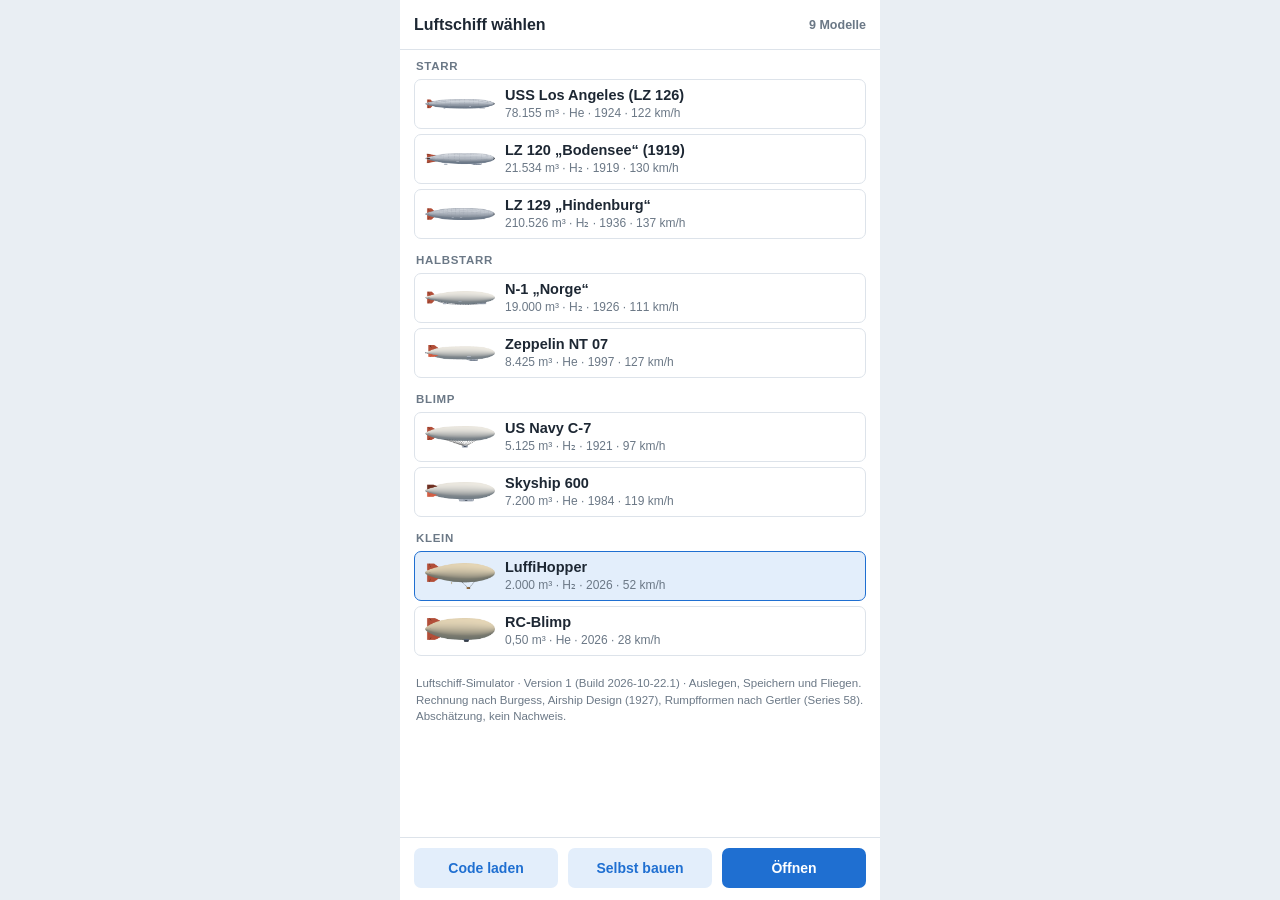
==== commit 22c25662: "Build 2026-10-22.1: Payload mit nicht verbrauchtem Kraftstoff (wie Nutzlast-Reichweiten-Diagramm) Co" ====
--- a/app/index.html
+++ b/app/index.html
@@ -1,3 +1,4 @@
+<!-- 2026-10-22 21:15 · Build 2026-10-22.1: Effizienz – Payload enthält den nicht verbrauchten Kraftstoff (nur der Verbrauch der Fahrt wird abgezogen) -->
 <!-- 2026-10-15 23:40 · Build 2026-10-15.3: Trimm im Baumenü (Schiff kippt, buglastig/hecklastig/ausgetrimmt), Ortssuche, Umkehrschub-Knopf, Ton, Vektorsteuerung (schwenkbare Motoren, zweiter Knüppel), App-Installation, Bugkappe für den Ankermast -->
 <!-- 2026-10-15 22:20 · Build 2026-10-15.2: Hülle platzt über der Prallhöhe (Innendruck nach Gasgleichung), Payload mit Versorgung/Fracht, 15 min zurückspielen, Vorschau stärker gedämpft, Seitenansicht zoomt beim Landen -->
 <!-- 2026-10-15 21:40 · Build 2026-10-15.1: keine falsche Landung beim Start (Abhebephase), Gelände ohne Sprünge, Korb mit Abstand und Seilen aus der Rechnung, Höhe halten löst erst ab 30 % Knüppel, kein Kopiermenü am Handy, Personen bis zur Tragfähigkeit, Prallhöhe bleibt stehen, Formverlust-Abbruch -->
@@ -167,7 +168,7 @@
             4. Eckdaten-Leiste   5. Ergebnis   6. Speichern/Laden   7. Start
    Die 3D-Vorschau kommt aus viewer.js (Modul) und wird über window.LSView angesprochen.
    ================================================================================================ */
-const BUILD = '2026-10-15.3';
+const BUILD = '2026-10-22.1';
 const C = LSCore, MODELS = LSModels.MODELS;
 
 /* ---------------- 1. Zustand und Hilfsfunktionen ---------------- */
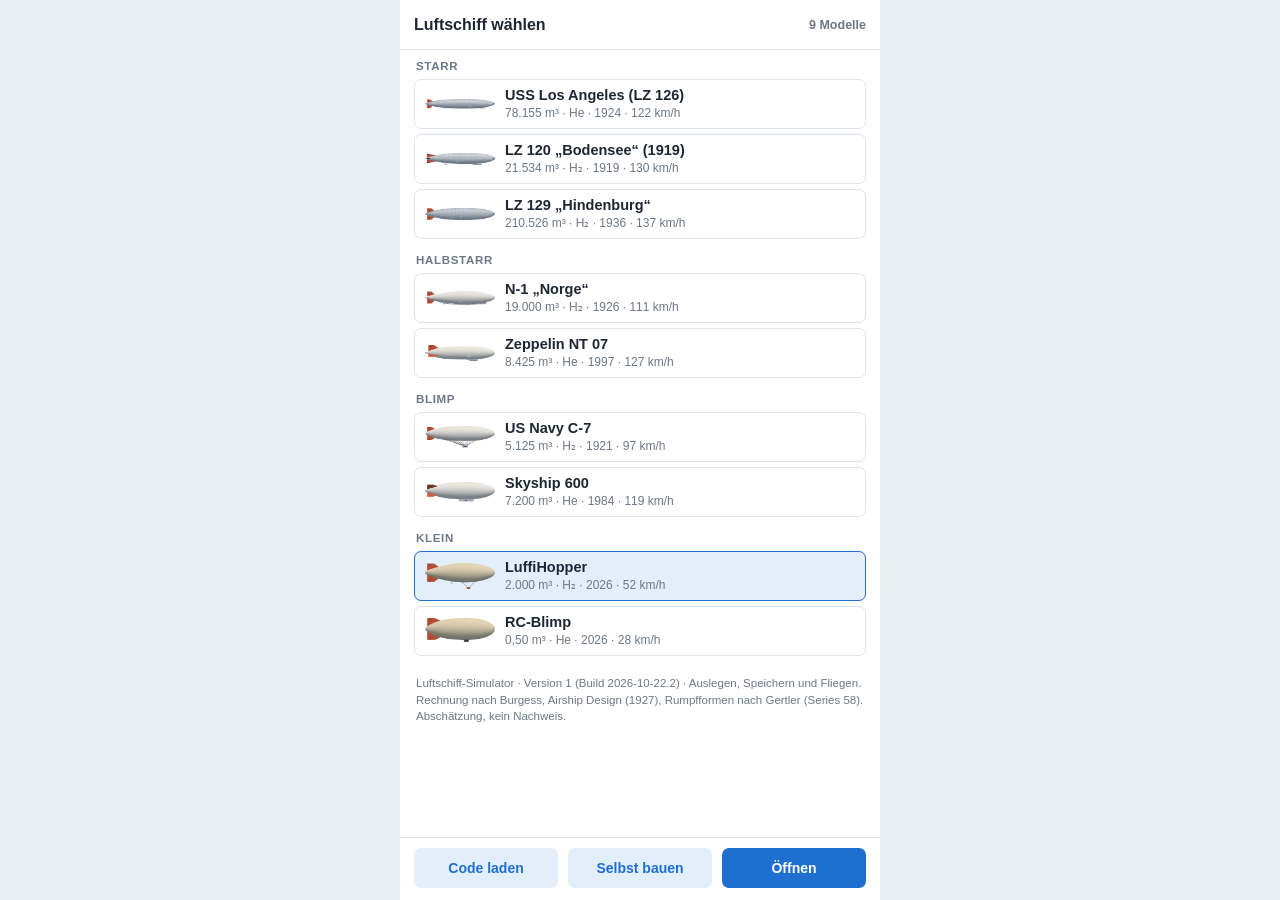
==== commit 452032b3: "Build 2026-10-22.2: Payload mit 5 % Kraftstoffreserve Co-Authored-By: Claude Opus 5.5 <noreply@anthr" ====
--- a/app/index.html
+++ b/app/index.html
@@ -1,3 +1,4 @@
+<!-- 2026-10-22 22:55 · Build 2026-10-22.2: Payload – 5 % des verbrauchten Kraftstoffs als Reserve -->
 <!-- 2026-10-22 21:15 · Build 2026-10-22.1: Effizienz – Payload enthält den nicht verbrauchten Kraftstoff (nur der Verbrauch der Fahrt wird abgezogen) -->
 <!-- 2026-10-15 23:40 · Build 2026-10-15.3: Trimm im Baumenü (Schiff kippt, buglastig/hecklastig/ausgetrimmt), Ortssuche, Umkehrschub-Knopf, Ton, Vektorsteuerung (schwenkbare Motoren, zweiter Knüppel), App-Installation, Bugkappe für den Ankermast -->
 <!-- 2026-10-15 22:20 · Build 2026-10-15.2: Hülle platzt über der Prallhöhe (Innendruck nach Gasgleichung), Payload mit Versorgung/Fracht, 15 min zurückspielen, Vorschau stärker gedämpft, Seitenansicht zoomt beim Landen -->
@@ -168,7 +169,7 @@
             4. Eckdaten-Leiste   5. Ergebnis   6. Speichern/Laden   7. Start
    Die 3D-Vorschau kommt aus viewer.js (Modul) und wird über window.LSView angesprochen.
    ================================================================================================ */
-const BUILD = '2026-10-22.1';
+const BUILD = '2026-10-22.2';
 const C = LSCore, MODELS = LSModels.MODELS;
 
 /* ---------------- 1. Zustand und Hilfsfunktionen ---------------- */
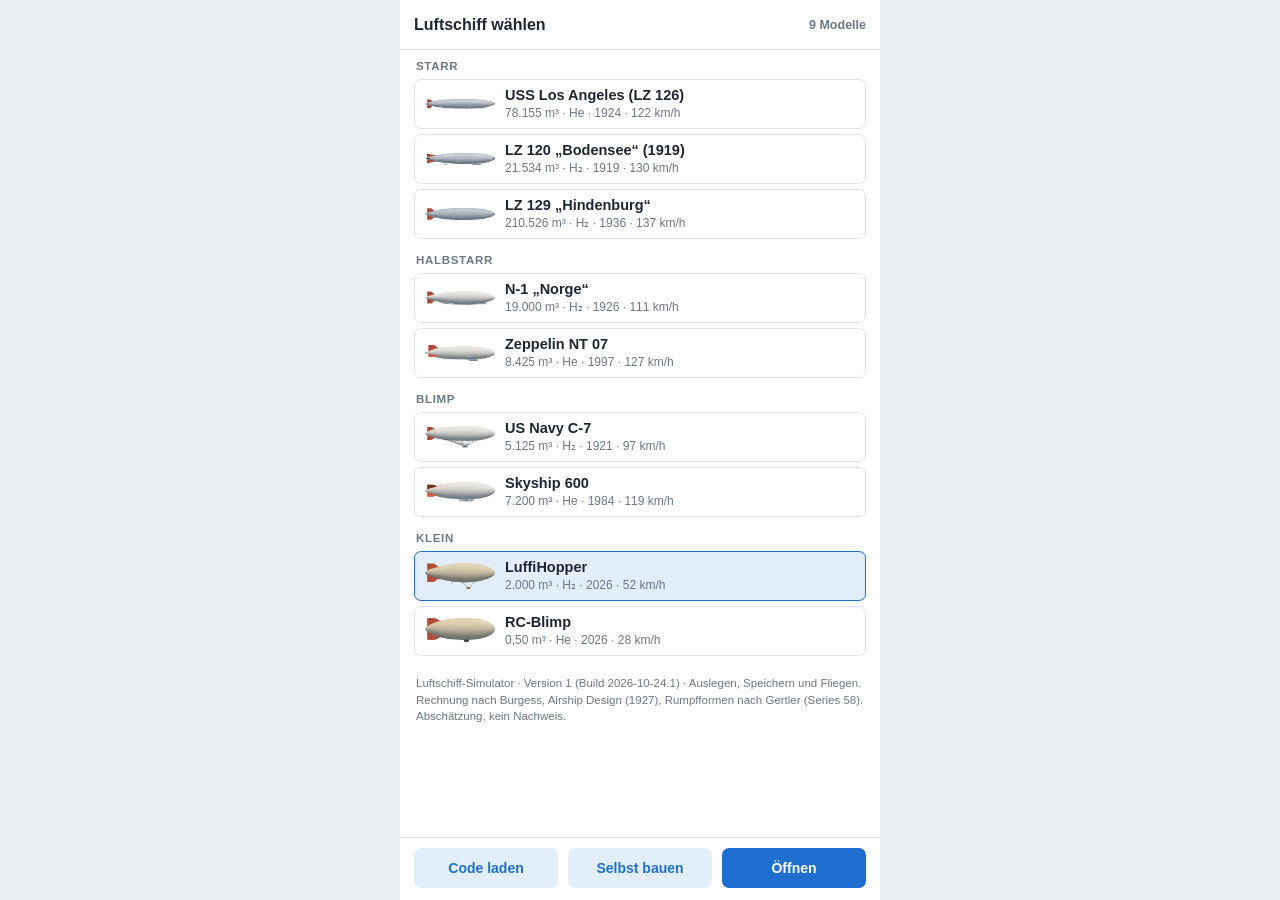
==== commit 04f07342: "Build 2026-10-24.1: Hinweis Starrluftschiffe unter 28.000 m³ neu formuliert Co-Authored-By: Claude O" ====
--- a/app/index.html
+++ b/app/index.html
@@ -1,3 +1,4 @@
+<!-- 2026-10-24 22:50 · Build 2026-10-24.1: Hinweis Starrluftschiffe unter 28.000 m³ neu formuliert -->
 <!-- 2026-10-22 22:55 · Build 2026-10-22.2: Payload – 5 % des verbrauchten Kraftstoffs als Reserve -->
 <!-- 2026-10-22 21:15 · Build 2026-10-22.1: Effizienz – Payload enthält den nicht verbrauchten Kraftstoff (nur der Verbrauch der Fahrt wird abgezogen) -->
 <!-- 2026-10-15 23:40 · Build 2026-10-15.3: Trimm im Baumenü (Schiff kippt, buglastig/hecklastig/ausgetrimmt), Ortssuche, Umkehrschub-Knopf, Ton, Vektorsteuerung (schwenkbare Motoren, zweiter Knüppel), App-Installation, Bugkappe für den Ankermast -->
@@ -169,7 +170,7 @@
             4. Eckdaten-Leiste   5. Ergebnis   6. Speichern/Laden   7. Start
    Die 3D-Vorschau kommt aus viewer.js (Modul) und wird über window.LSView angesprochen.
    ================================================================================================ */
-const BUILD = '2026-10-22.2';
+const BUILD = '2026-10-24.1';
 const C = LSCore, MODELS = LSModels.MODELS;
 
 /* ---------------- 1. Zustand und Hilfsfunktionen ---------------- */
@@ -318,7 +319,7 @@
       { typ: 'num', key: 'ballonet', label: 'Ballonet-Volumen (alle zusammen)', unit: '%', min: 0, max: 50, step: 1, k: 0, when: d => d.bauweise === 'P' || d.bauweise === 'H', vorschlag: (d, r) => Math.ceil((1 - r.fill) * 100 + 5) },
       // Prall: Gondel innen aufgehängt (Lastgurt, Katenarie; Gondel direkt an der Hülle) oder außen an Seilen
       { typ: 'seg', key: '_aufh', label: 'Aufhängung der Gondel', when: d => d.bauweise === 'P' && (d.gondel === 'F' || d.gondel === 'K'), opts: [['I', 'Innen (Lastgurt)'], ['A', 'Außen (Seile)']] },
-    ], text: (d, r) => strukturText(d, r) + ({ S: 'Gerüst aus Ringen und Längsträgern, Gas in Zellen; Form unabhängig vom Gasdruck. Burgess: erst ab rund 28.000 m³ sinnvoll.', H: 'Prallhülle mit tragendem Kiel bzw. Innengerüst (Norge, Zeppelin NT). Ballonets halten den Überdruck.', P: 'Die Form hält allein der Überdruck; Ballonets mit Gebläse gleichen Höhenänderungen aus.', O: 'Unten offen mit kurzem Appendix wie ein Gasballon: kein Ballonet, Innendruck nur aus der Gassäule. Steigt das Schiff, entweicht Gas.' })[d.bauweise] },
+    ], text: (d, r) => strukturText(d, r) + ({ S: 'Gerüst aus Ringen und Längsträgern, Gas in Zellen; Form unabhängig vom Gasdruck. Burgess warnt vor Starrluftschiffen mit weniger als 28.000 m³, hier muss genau auf die Auslegung geachtet werden.', H: 'Prallhülle mit tragendem Kiel bzw. Innengerüst (Norge, Zeppelin NT). Ballonets halten den Überdruck.', P: 'Die Form hält allein der Überdruck; Ballonets mit Gebläse gleichen Höhenänderungen aus.', O: 'Unten offen mit kurzem Appendix wie ein Gasballon: kein Ballonet, Innendruck nur aus der Gassäule. Steigt das Schiff, entweicht Gas.' })[d.bauweise] },
   { id: 'ltw', titel: 'Leitwerk', frage: 'Wie viele Flossen bekommt das Leitwerk?', fields: [
       { typ: 'seg', key: 'ltw.n', label: 'Zahl der Flossen (Anzahl)', opts: [[1, '1'], [2, '2'], [3, '3'], [4, '4'], [5, '5'], [6, '6'], [7, '7'], [8, '8']], num: true },
       { typ: 'seg', key: 'ltw.anord', label: 'Anordnung', opts: d => ({ 1: [['|', 'oben'], ['u', 'unten']], 2: [['|', 'oben/unten'], ['V', 'V'], ['A', 'umgek. V']], 3: [['Y', 'Y'], ['L', 'umgek. Y']] }[d.ltw.n] || [['+', '+ Kreuz'], ['X', 'X']]) },
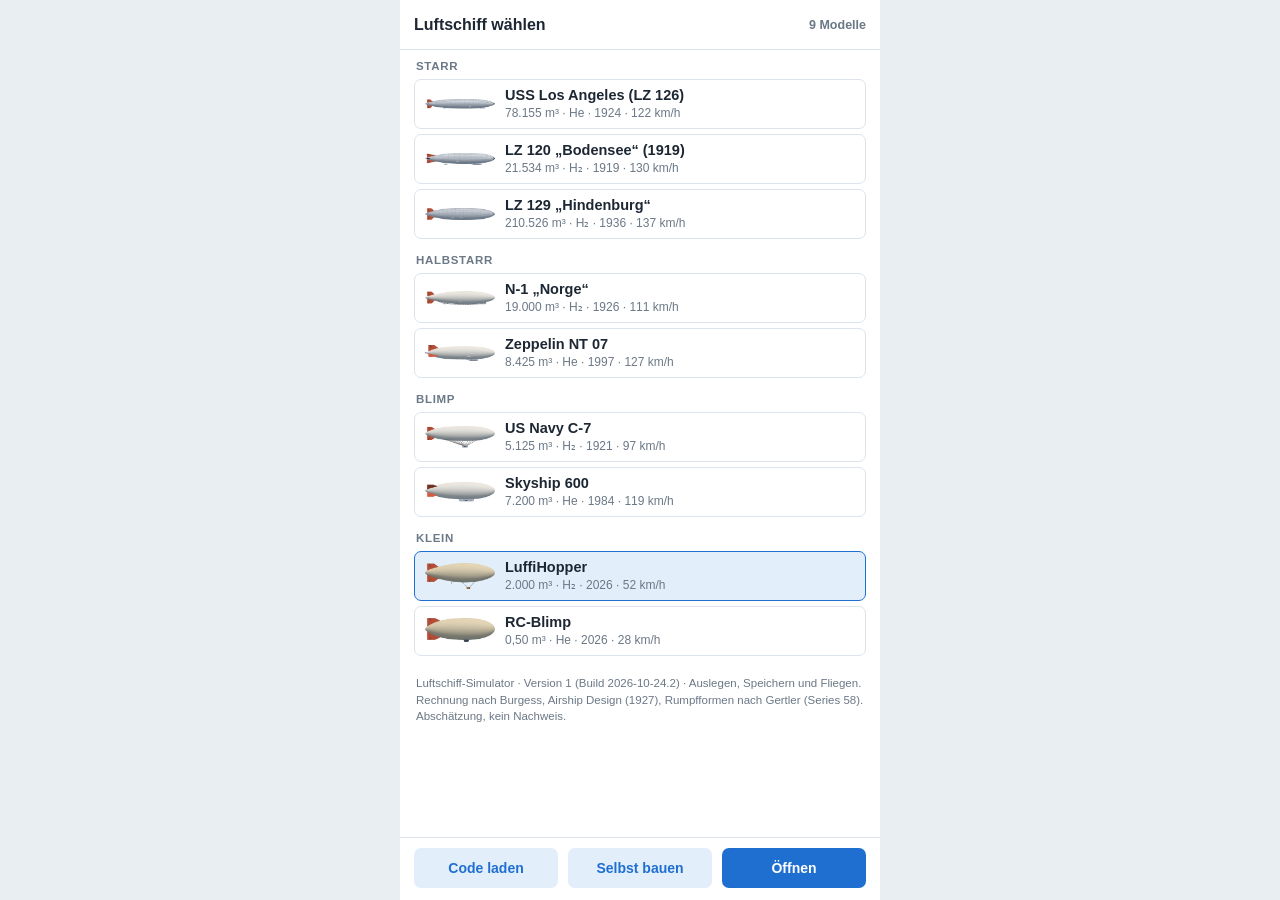
==== commit 4223674e: "Build 2026-10-24.2: Gieren dynamisch (Munk-Moment, Flossen, Seitenruder), Höhensteuerer schaltbar Co" ====
--- a/app/index.html
+++ b/app/index.html
@@ -1,3 +1,4 @@
+<!-- 2026-10-24 23:50 · Build 2026-10-24.2: Gieren dynamisch (kleines Leitwerk ⇒ richtungsinstabil), Höhensteuerer wieder schaltbar -->
 <!-- 2026-10-24 22:50 · Build 2026-10-24.1: Hinweis Starrluftschiffe unter 28.000 m³ neu formuliert -->
 <!-- 2026-10-22 22:55 · Build 2026-10-22.2: Payload – 5 % des verbrauchten Kraftstoffs als Reserve -->
 <!-- 2026-10-22 21:15 · Build 2026-10-22.1: Effizienz – Payload enthält den nicht verbrauchten Kraftstoff (nur der Verbrauch der Fahrt wird abgezogen) -->
@@ -170,7 +171,7 @@
             4. Eckdaten-Leiste   5. Ergebnis   6. Speichern/Laden   7. Start
    Die 3D-Vorschau kommt aus viewer.js (Modul) und wird über window.LSView angesprochen.
    ================================================================================================ */
-const BUILD = '2026-10-24.1';
+const BUILD = '2026-10-24.2';
 const C = LSCore, MODELS = LSModels.MODELS;
 
 /* ---------------- 1. Zustand und Hilfsfunktionen ---------------- */
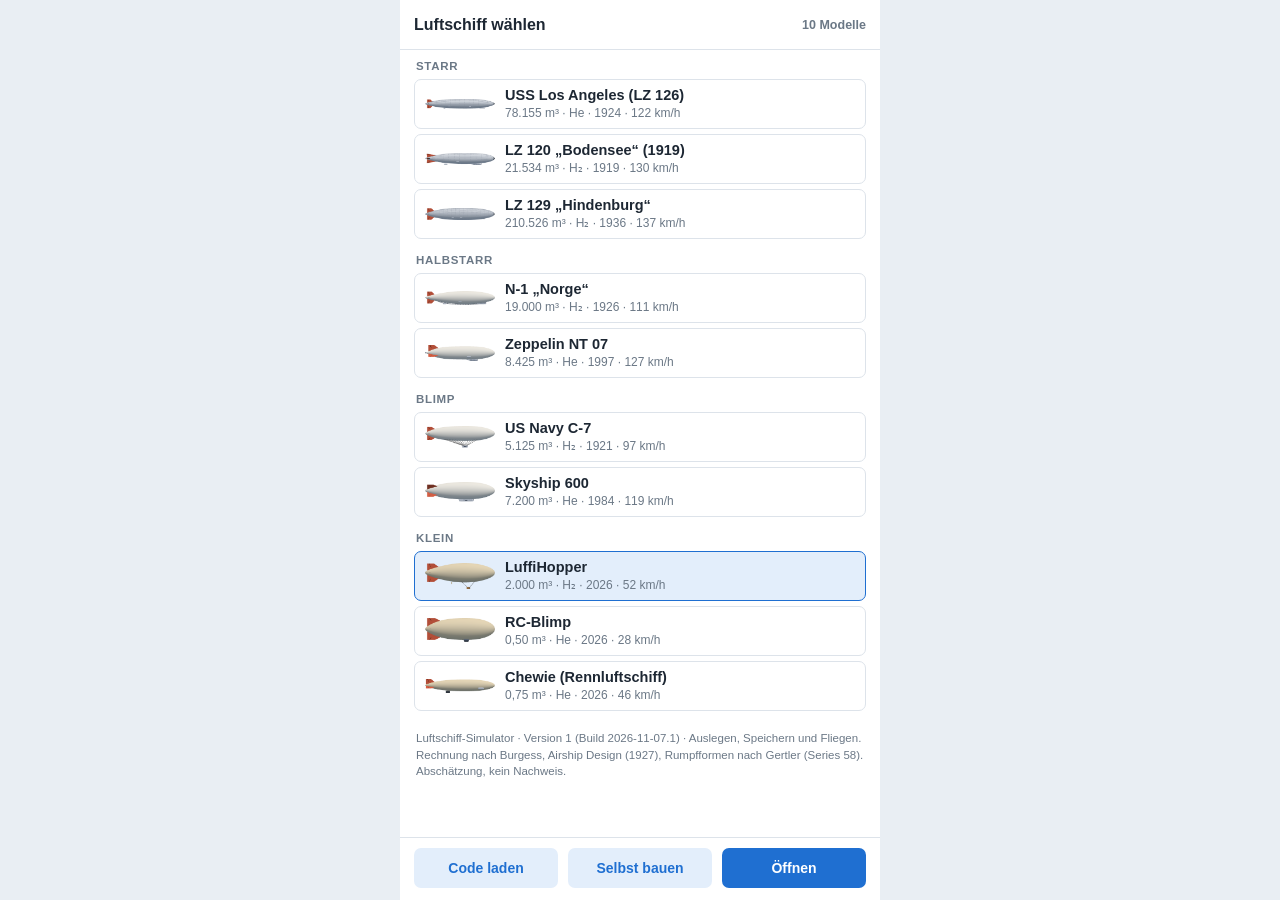
==== commit eb5e62ca: "Steuermodus Direkt/Mode 2/Mode 3 nach Chewie, Motorschwenk mit Ruder mischbar, Ruderausschlag und Sc" ====
--- a/app/index.html
+++ b/app/index.html
@@ -1,3 +1,4 @@
+<!-- 2026-11-07 19:10 · Build 2026-11-07.1: Steuermodus Direkt/Mode 2/Mode 3 nach Chewie, Motorschwenk mit Ruder mischbar, Ruderausschlag und Schublinie einstellbar, Modell Chewie, Teilschritte für kleine Schiffe -->
 <!-- 2026-10-24 23:50 · Build 2026-10-24.2: Gieren dynamisch (kleines Leitwerk ⇒ richtungsinstabil), Höhensteuerer wieder schaltbar -->
 <!-- 2026-10-24 22:50 · Build 2026-10-24.1: Hinweis Starrluftschiffe unter 28.000 m³ neu formuliert -->
 <!-- 2026-10-22 22:55 · Build 2026-10-22.2: Payload – 5 % des verbrauchten Kraftstoffs als Reserve -->
@@ -171,7 +172,7 @@
             4. Eckdaten-Leiste   5. Ergebnis   6. Speichern/Laden   7. Start
    Die 3D-Vorschau kommt aus viewer.js (Modul) und wird über window.LSView angesprochen.
    ================================================================================================ */
-const BUILD = '2026-10-24.2';
+const BUILD = '2026-11-07.1';
 const C = LSCore, MODELS = LSModels.MODELS;
 
 /* ---------------- 1. Zustand und Hilfsfunktionen ---------------- */
@@ -332,6 +333,8 @@
       // Ruder: Klappe (Anteil der Flossenfläche) oder Pendelleitwerk (ganze Flosse dreht)
       { typ: 'seg', key: '_ruder', label: 'Ruder', opts: [['K', 'Ruderklappe'], ['P', 'Pendelleitwerk']] },
       { typ: 'num', key: 'ltw.ruder', label: 'Rudergröße (Anteil der Flossenfläche)', min: 0.1, max: 0.6, step: 0.01, k: 0, pct: true, when: d => !d.ltw.pendel, def: () => 0.3, vorschlag: () => 0.3 },
+      // Größter Ruderausschlag (Wunsch Nutzer 07.11.2026, Chewie ±50°): über dem Abrisswinkel (Klappe 25°, Pendel 15°) wächst die Wirkung nur gedämpft
+      { typ: 'num', key: 'ltw.dmax', label: 'Größter Ruderausschlag (Servoweg je Richtung)', unit: '°', min: 5, max: 80, step: 1, k: 0, def: d => (d && d.ltw && d.ltw.pendel) ? 15 : 25, vorschlag: d => (d && d.ltw && d.ltw.pendel) ? 15 : 25 },
       { typ: 'num', key: 'ltw.sweep', label: 'Pfeilung der Vorderkante', unit: '°', min: 0, max: 75, step: 1, k: 0, vorschlag: () => C.LTW_ANNAHMEN.sweep, def: () => C.LTW_ANNAHMEN.sweep },
     ], text: (d, r) => { const t = r.tail; return `<b>Vorschlag nach Jones</b> (Burgess S. 103): ${de(t.A_jones, 1)} m² je Ebene bei Hebelarm ${de(t.lt, 1)} m (Auftriebsschwerpunkt → Neutralpunkt der Flossen), k₂−k₁ = ${de(t.dk, 3)} aus L/D ${de(r.geo.L / r.geo.D, 2)} und Auftriebsanstieg ${de(t.a, 2)}/rad (Λ, Pfeilung). Statisch neutral wären ${de(t.A_static, 1)} m², Burgess-Faustwert ${de(t.A_burgess, 1)} m².<br>` +
       (d.ltw.A_ebene ? `Dieses Modell hat die bekannte Fläche ${de(t.Aplane, 1)} m² je Ebene (Quelle im Modell). Der Regler „Größe“ ersetzt sie.` : `Gewählt: ${de(t.Aplane, 1)} m² je Ebene, ${t.n} Flossen à ${de(t.Afin, 1)} m², Masse ${fm(r.leer.leitwerk)}.`) +
@@ -384,6 +387,8 @@
       { typ: 'num', key: 'antrieb.kWh', label: 'Akku', unit: 'kWh', min: 0.001, max: 5000, log: true, k: 3, when: d => d.antrieb.art !== 'V', vorschlag: (d, r) => r.Preise * 8 / 3.6e6 / 0.85 * 3.6 },
       { typ: 'num', key: 'antrieb.whkg', label: 'Energiedichte Akku', unit: 'Wh/kg', min: 80, max: 400, step: 5, k: 0, when: d => d.antrieb.art !== 'V', vorschlag: () => 180 },
       { typ: 'num', key: 'antrieb.kraftstoff', label: 'Kraftstoff', unit: 'kg', min: 0, max: 100000, log0: true, k: 0, when: d => d.antrieb.art === 'V', vorschlag: (d, r) => r.Preise * 24 / 3.6e6 * (d.antrieb.sfc || 0.3) },
+      // Schublinie unter der Rumpfachse bei Gondeln am Rumpf (07.11.2026): Schub unter der Achse hebt den Bug (bei kleinen, schnellen Schiffen stark)
+      { typ: 'num', key: 'antrieb.zR', label: 'Schublinie unter der Rumpfachse (Anteil des Radius)', min: 0, max: 1.5, step: 0.05, k: 2, when: d => d.antrieb.lage === 'R', def: () => 0.6, vorschlag: () => 0.6 },
       // Lage der Tanks bzw. Akkus (Trimm); ohne Wahl: Starr/Halbstarr neben dem Laufgang verteilt, sonst in der Gondel
       { typ: 'num', key: 'xtank', label: d => d.antrieb.art === 'V' ? 'Lage der Tanks (Mitte)' : 'Lage der Akkus (Mitte)', lfrac: true, min: 0.05, max: 0.95, step: 0.001, k: 3, def: () => S.r.trim.xT },
       // Vektorsteuerung (Vorgabe Nutzer 15.10.2026): je Motorgruppe schwenkbar um Querachse (Schub hoch/runter), Hochachse
@@ -393,6 +398,9 @@
           opts: [['N', 'nein'], ['Q', 'Querachse'], ['H', 'Hochachse'], ['S', '45° nach unten']] },
         { typ: 'num', key: 'antrieb.schwenk.' + i + '.max', label: d => ((S.r.gruppen[i] || {}).schwenk || {}).a === 'H' ? 'Schwenk nach rechts' : 'Schwenk nach oben', unit: '°', min: 0, max: 180, step: 1, k: 0, when: d => !!(S.r && S.r.gruppen[i]) && S.r.gruppen[i].schwenk.a !== 'N', def: () => S.r.gruppen[i].schwenk.max },
         { typ: 'num', key: 'antrieb.schwenk.' + i + '.min', label: d => ((S.r.gruppen[i] || {}).schwenk || {}).a === 'H' ? 'Schwenk nach links (negativ)' : 'Schwenk nach unten (negativ)', unit: '°', min: -180, max: 0, step: 1, k: 0, when: d => !!(S.r && S.r.gruppen[i]) && S.r.gruppen[i].schwenk.a !== 'N', def: () => S.r.gruppen[i].schwenk.min },
+        // Mischung mit der Steuerung (Chewie, 07.11.2026): in Mode 2/3 schwenkt die Gruppe mit dem Seiten- und Höhenruder
+        // (Paare an der 45°-Achse gegensinnig = Gieren, gleichsinnig = Nicken)
+        { typ: 'seg', key: 'antrieb.schwenk.' + i + '.r', label: 'mit Ruder gemischt (Steuermodus 2/3)', when: d => !!(S.r && S.r.gruppen[i]) && S.r.gruppen[i].schwenk.a !== 'N', def: () => S.r.gruppen[i].schwenk.seite ? 'R' : '', opts: [['', 'nein'], ['R', 'ja']] },
       ]),
       { typ: 'num', key: 'antrieb.eta', label: 'Propellerwirkungsgrad', min: 0.3, max: 0.9, step: 0.01, k: 0, pct: true, vorschlag: d => d.V < 50 ? 0.5 : 0.7 },
     ], text: (d, r) => `<b>Vorschlag nach Burgess:</b> P = ρ·v³·V<sup>2/3</sup>/K mit K = ${d.bauweise === 'S' ? '63,5' : '40'} für ${de((d.v_ziel || d.v_reise * 1.3))} km/h ⇒ ${fp(r.P_burgess)} gesamt. Antrieb ${fm(r.leer.antrieb)}, Energie ${fm(r.propulsion.mEnergie)}.` + (d.antrieb.lage === 'R' ? (N => `<br>Motorgondeln am Rumpf: ${N.paare ? N.paare + (N.paare > 1 ? ' Paare' : ' Paar') + ' links/rechts auf gleicher Länge' : ''}${N.paare && N.mitte ? ', ' : ''}${N.heck ? 'ein Motor ganz am Heck' : N.mitte ? 'Mittelgondel unter der Hülle mit ' + (N.mitte === 2 ? 'zwei Motoren hintereinander auf einen Propeller' : 'einem Motor') : ''} ⇒ ${N.g} Gondeln.`)(C.nacelles(d.antrieb)) : '') + vektorText(r) },
@@ -543,7 +551,8 @@
 function vektorText(r) {
   const G = (r.gruppen || []).filter(g => g.schwenk.a !== 'N'); if (!G.length) return '';
   const vz = G.filter(g => g.schwenk.a !== 'H').map(g => g.name).join(', '), sz = G.filter(g => g.schwenk.a === 'H').map(g => g.name).join(', ');
-  return '<br><b>Vektorknüppel im Flug:</b> ' + (vz ? 'vor/zurück = ' + vz + ' Schub hoch/runter' : '') + (vz && sz ? ' · ' : '') + (sz ? 'links/rechts = ' + sz + ' seitlich (Gieren)' : '') + '. Paare schwenken gleichsinnig.';
+  return '<br><b>Vektorknüppel im Flug:</b> ' + (vz ? 'vor/zurück = ' + vz + ' Schub hoch/runter' : '') + (vz && sz ? ' · ' : '') + (sz ? 'links/rechts = ' + sz + ' seitlich (Gieren)' : '') + '. Paare schwenken gleichsinnig.'
+    + (G.some(g => g.schwenk.seite) ? ' <b>Steuermodus 2/3:</b> ' + G.filter(g => g.schwenk.seite).map(g => g.name).join(', ') + ' schwenkt mit dem Ruder (Paare an der 45°-Achse gegensinnig = Gieren, gleichsinnig = Nicken).' : '');
 }
 // Gerüst und Innenaufbau in Worten (Schritt Bauweise)
 function strukturText(d, r) {
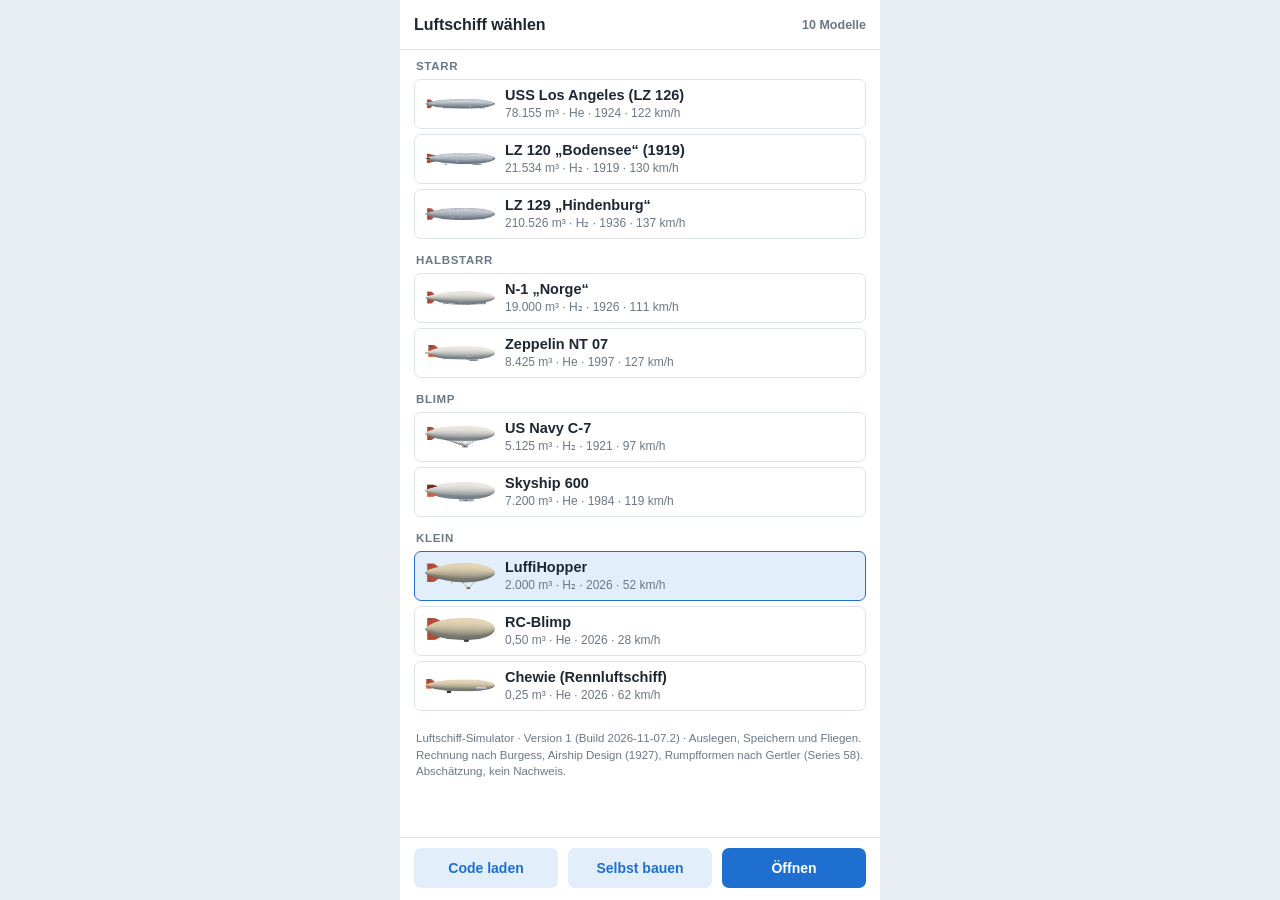
==== commit bab470b6: "Chewie nach Nutzerangaben: 0,25 m³, Akku 4S 300 mAh, Motoren GEPRC SpeedX2 1804 2450 KV; kleine Zahl" ====
--- a/app/index.html
+++ b/app/index.html
@@ -1,3 +1,4 @@
+<!-- 2026-11-07 19:40 · Build 2026-11-07.2: Chewie mit 0,25 m³, Akku 4S 300 mAh, Motoren GEPRC SpeedX2 1804; kleine Zahlen im Speicher-Code genauer -->
 <!-- 2026-11-07 19:10 · Build 2026-11-07.1: Steuermodus Direkt/Mode 2/Mode 3 nach Chewie, Motorschwenk mit Ruder mischbar, Ruderausschlag und Schublinie einstellbar, Modell Chewie, Teilschritte für kleine Schiffe -->
 <!-- 2026-10-24 23:50 · Build 2026-10-24.2: Gieren dynamisch (kleines Leitwerk ⇒ richtungsinstabil), Höhensteuerer wieder schaltbar -->
 <!-- 2026-10-24 22:50 · Build 2026-10-24.1: Hinweis Starrluftschiffe unter 28.000 m³ neu formuliert -->
@@ -172,7 +173,7 @@
             4. Eckdaten-Leiste   5. Ergebnis   6. Speichern/Laden   7. Start
    Die 3D-Vorschau kommt aus viewer.js (Modul) und wird über window.LSView angesprochen.
    ================================================================================================ */
-const BUILD = '2026-11-07.1';
+const BUILD = '2026-11-07.2';
 const C = LSCore, MODELS = LSModels.MODELS;
 
 /* ---------------- 1. Zustand und Hilfsfunktionen ---------------- */
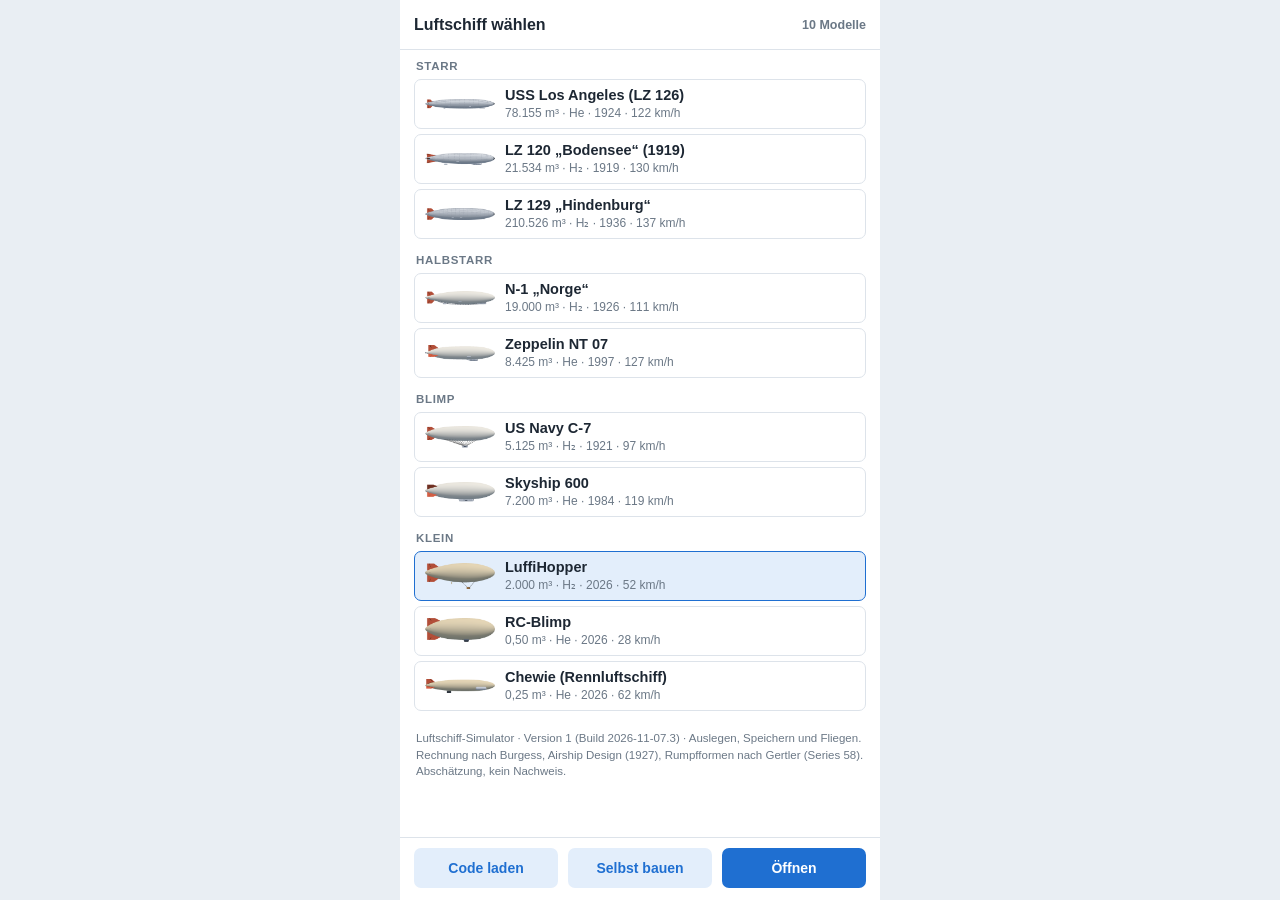
==== commit e27dcec3: "Kurvenflug: Längs/Quer gekoppelt, Flossenabriss, Pendelruder mit Bremswirkung; Chewie mit Pendelrude" ====
--- a/app/index.html
+++ b/app/index.html
@@ -1,3 +1,4 @@
+<!-- 2026-11-07 20:30 · Build 2026-11-07.3: Kurvenflug gekoppelt (Fahrtverlust in der Kurve), Flossenabriss, Pendelruder bremsen bei vollem Ausschlag; Chewie mit Pendelrudern -->
 <!-- 2026-11-07 19:40 · Build 2026-11-07.2: Chewie mit 0,25 m³, Akku 4S 300 mAh, Motoren GEPRC SpeedX2 1804; kleine Zahlen im Speicher-Code genauer -->
 <!-- 2026-11-07 19:10 · Build 2026-11-07.1: Steuermodus Direkt/Mode 2/Mode 3 nach Chewie, Motorschwenk mit Ruder mischbar, Ruderausschlag und Schublinie einstellbar, Modell Chewie, Teilschritte für kleine Schiffe -->
 <!-- 2026-10-24 23:50 · Build 2026-10-24.2: Gieren dynamisch (kleines Leitwerk ⇒ richtungsinstabil), Höhensteuerer wieder schaltbar -->
@@ -173,7 +174,7 @@
             4. Eckdaten-Leiste   5. Ergebnis   6. Speichern/Laden   7. Start
    Die 3D-Vorschau kommt aus viewer.js (Modul) und wird über window.LSView angesprochen.
    ================================================================================================ */
-const BUILD = '2026-11-07.2';
+const BUILD = '2026-11-07.3';
 const C = LSCore, MODELS = LSModels.MODELS;
 
 /* ---------------- 1. Zustand und Hilfsfunktionen ---------------- */
